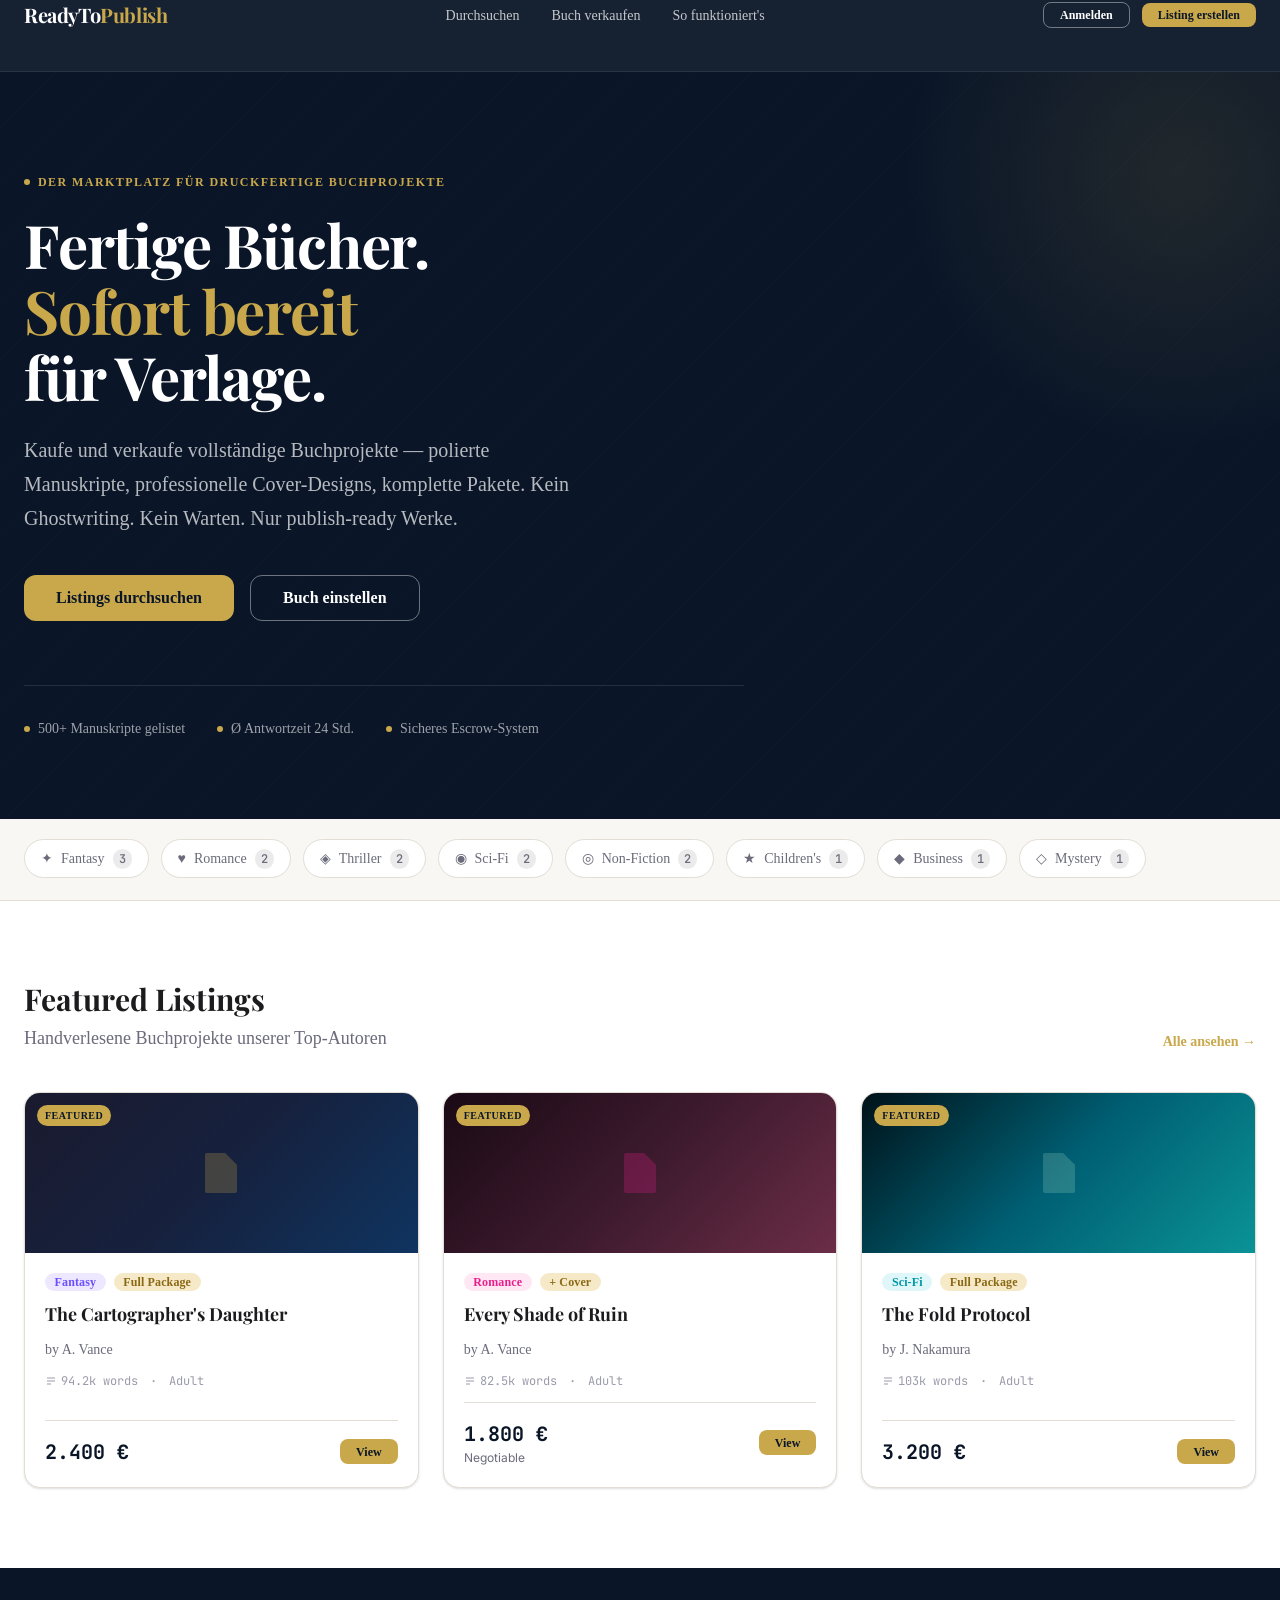
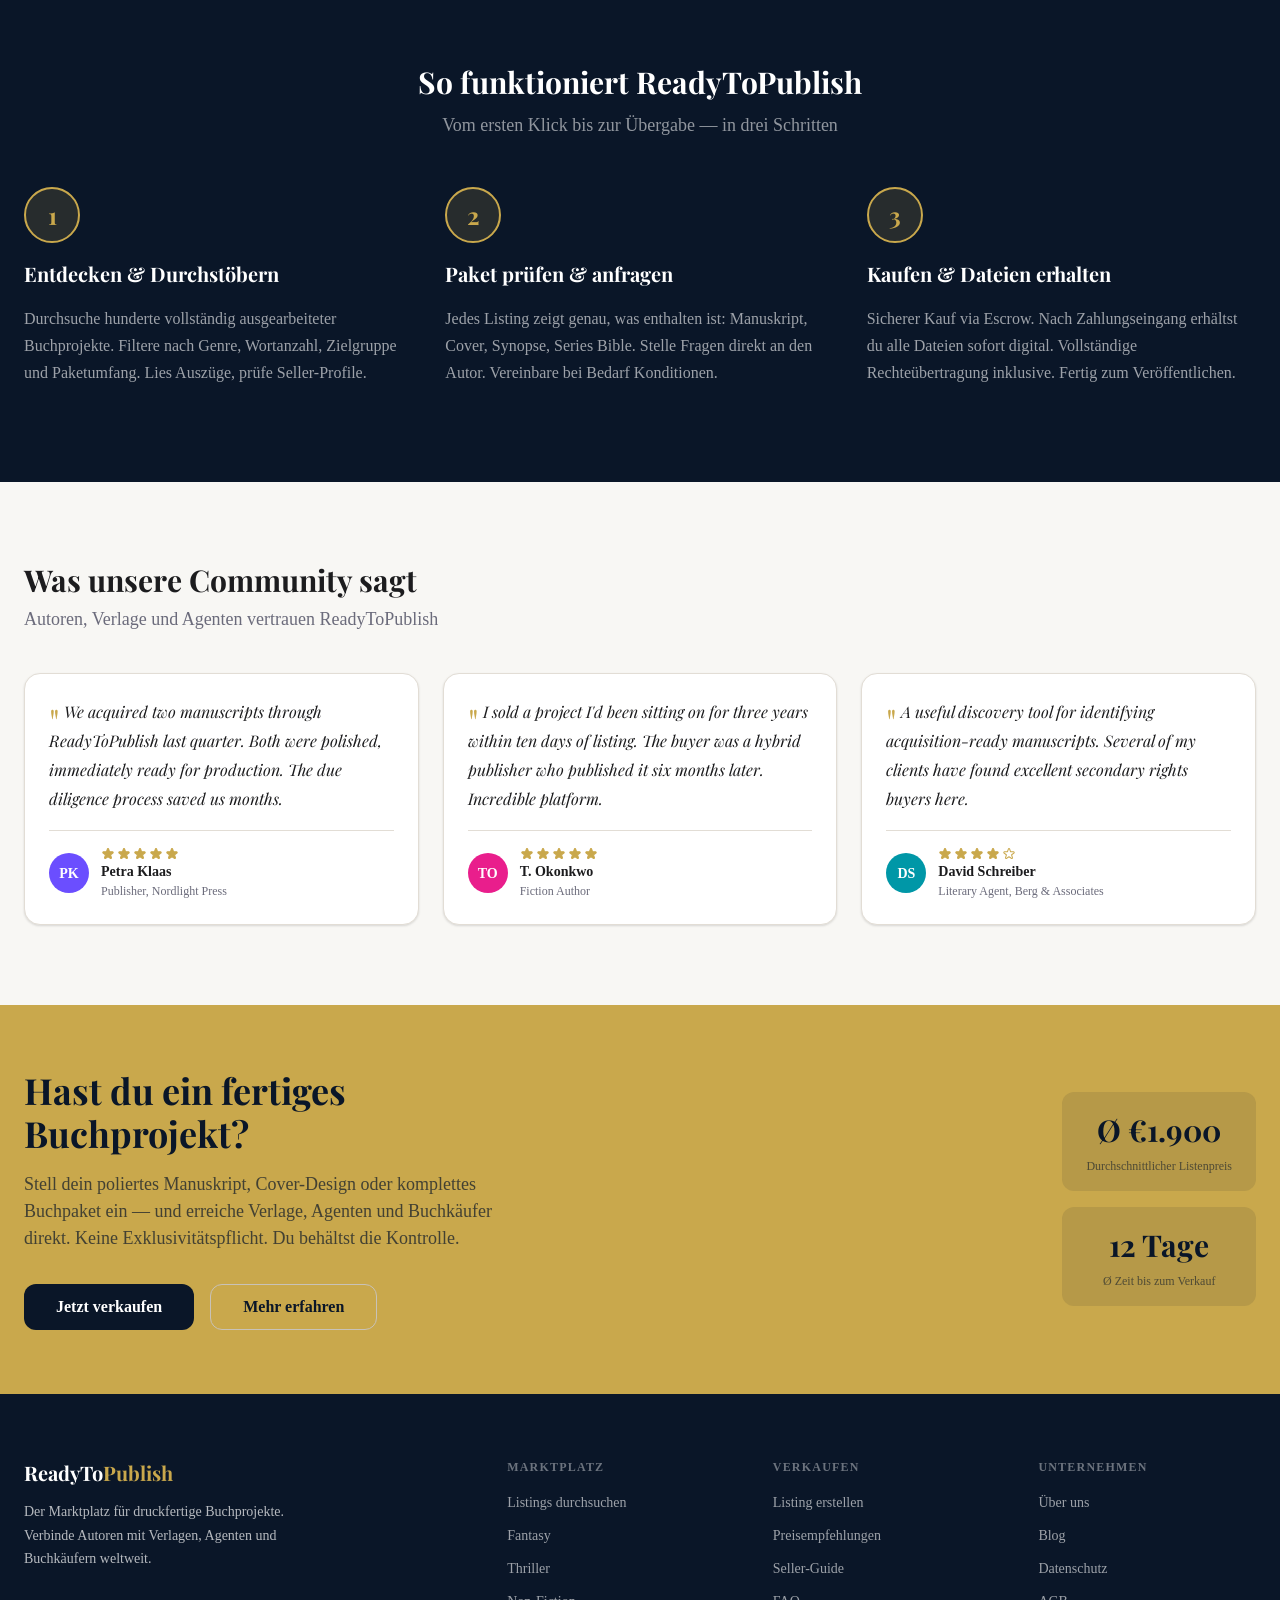
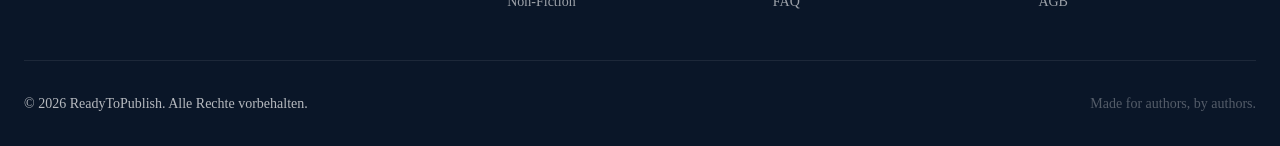
==== index.html @ c1dad69d "feat: launch ReadyToPublish marketplace website Complete 4-page marketplace for buying and selling f" ====
<!DOCTYPE html>
<html lang="de">
<head>
  <meta charset="UTF-8">
  <meta name="viewport" content="width=device-width, initial-scale=1.0">
  <title>ReadyToPublish — Fertige Buchprojekte kaufen & verkaufen</title>
  <meta name="description" content="Der Marktplatz für druckfertige Buchprojekte. Kaufe und verkaufe vollständige Manuskripte, Cover-Designs und komplette Publishing-Pakete.">
  <link rel="preconnect" href="https://fonts.googleapis.com">
  <link rel="preconnect" href="https://fonts.gstatic.com" crossorigin>
  <link href="https://fonts.googleapis.com/css2?family=Playfair+Display:ital,wght@0,700;0,800;1,700&family=Inter:wght@400;500;600;700&family=JetBrains+Mono:wght@400;700&display=swap" rel="stylesheet">
  <link rel="stylesheet" href="css/reset.css">
  <link rel="stylesheet" href="css/variables.css">
  <link rel="stylesheet" href="css/layout.css">
  <link rel="stylesheet" href="css/components.css">
  <link rel="stylesheet" href="css/index.css">
</head>
<body>

<!-- Navigation -->
<nav class="nav">
  <div class="container">
    <div class="nav__inner">
      <a href="index.html" class="nav__logo">ReadyTo<span>Publish</span></a>
      <div class="nav__links">
        <a href="browse.html" class="nav__link">Durchsuchen</a>
        <a href="sell.html" class="nav__link">Buch verkaufen</a>
        <a href="#how-it-works" class="nav__link">So funktioniert's</a>
      </div>
      <div class="nav__actions">
        <a href="#" class="btn btn--outline btn--sm">Anmelden</a>
        <a href="sell.html" class="btn btn--primary btn--sm">Listing erstellen</a>
      </div>
      <button class="nav__toggle" aria-label="Menü öffnen" aria-expanded="false">
        <span></span><span></span><span></span>
      </button>
    </div>
  </div>
  <div class="nav__mobile">
    <a href="browse.html" class="nav__link">Durchsuchen</a>
    <a href="sell.html" class="nav__link">Buch verkaufen</a>
    <a href="#how-it-works" class="nav__link">So funktioniert's</a>
    <a href="#" class="btn btn--outline btn--sm" style="margin-top:8px">Anmelden</a>
    <a href="sell.html" class="btn btn--primary btn--sm">Listing erstellen</a>
  </div>
</nav>

<!-- Hero -->
<section class="hero">
  <div class="container">
    <div class="hero__inner">
      <div class="hero__eyebrow">
        <span class="hero__eyebrow-dot"></span>
        Der Marktplatz für druckfertige Buchprojekte
      </div>
      <h1 class="hero__title">Fertige Bücher.<br><em>Sofort bereit</em><br>für Verlage.</h1>
      <p class="hero__subtitle">
        Kaufe und verkaufe vollständige Buchprojekte — polierte Manuskripte,
        professionelle Cover-Designs, komplette Pakete. Kein Ghostwriting.
        Kein Warten. Nur publish-ready Werke.
      </p>
      <div class="hero__ctas">
        <a href="browse.html" class="btn btn--primary btn--lg">Listings durchsuchen</a>
        <a href="sell.html" class="btn btn--outline btn--lg">Buch einstellen</a>
      </div>
      <div class="hero__trust">
        <div class="trust-item">
          <span class="trust-item__dot"></span>
          <span>500+ Manuskripte gelistet</span>
        </div>
        <div class="trust-item">
          <span class="trust-item__dot"></span>
          <span>Ø Antwortzeit 24 Std.</span>
        </div>
        <div class="trust-item">
          <span class="trust-item__dot"></span>
          <span>Sicheres Escrow-System</span>
        </div>
      </div>
    </div>
  </div>
</section>

<!-- Category strip -->
<section class="categories-section">
  <div class="container">
    <div class="categories-scroll" id="categoriesStrip">
      <!-- rendered by JS -->
    </div>
  </div>
</section>

<!-- Featured Listings -->
<section class="section featured-section">
  <div class="container">
    <div class="section-header">
      <div>
        <h2 class="section-title">Featured Listings</h2>
        <p class="section-subtitle">Handverlesene Buchprojekte unserer Top-Autoren</p>
      </div>
      <a href="browse.html" class="section-link">Alle ansehen →</a>
    </div>
    <div class="listings-grid--featured" id="featuredListings">
      <!-- rendered by JS -->
    </div>
  </div>
</section>

<!-- How it works -->
<section class="section--lg how-section" id="how-it-works">
  <div class="container">
    <div style="text-align:center; margin-bottom: var(--space-4)">
      <h2 class="section-title" style="color: white">So funktioniert ReadyToPublish</h2>
      <p class="section-subtitle" style="color: rgba(255,255,255,0.55); margin-top: var(--space-3)">
        Vom ersten Klick bis zur Übergabe — in drei Schritten
      </p>
    </div>
    <div class="how-steps">
      <div class="how-step">
        <div class="how-step__number">1</div>
        <h3 class="how-step__title">Entdecken & Durchstöbern</h3>
        <p class="how-step__text">
          Durchsuche hunderte vollständig ausgearbeiteter Buchprojekte.
          Filtere nach Genre, Wortanzahl, Zielgruppe und Paketumfang.
          Lies Auszüge, prüfe Seller-Profile.
        </p>
      </div>
      <div class="how-step">
        <div class="how-step__number">2</div>
        <h3 class="how-step__title">Paket prüfen & anfragen</h3>
        <p class="how-step__text">
          Jedes Listing zeigt genau, was enthalten ist: Manuskript, Cover,
          Synopse, Series Bible. Stelle Fragen direkt an den Autor.
          Vereinbare bei Bedarf Konditionen.
        </p>
      </div>
      <div class="how-step">
        <div class="how-step__number">3</div>
        <h3 class="how-step__title">Kaufen & Dateien erhalten</h3>
        <p class="how-step__text">
          Sicherer Kauf via Escrow. Nach Zahlungseingang erhältst du alle
          Dateien sofort digital. Vollständige Rechteübertragung inklusive.
          Fertig zum Veröffentlichen.
        </p>
      </div>
    </div>
  </div>
</section>

<!-- Testimonials -->
<section class="section testimonials-section">
  <div class="container">
    <div class="section-header">
      <div>
        <h2 class="section-title">Was unsere Community sagt</h2>
        <p class="section-subtitle">Autoren, Verlage und Agenten vertrauen ReadyToPublish</p>
      </div>
    </div>
    <div class="testimonials-grid" id="testimonialsGrid">
      <!-- rendered by JS -->
    </div>
  </div>
</section>

<!-- Sell CTA -->
<section class="sell-cta-section">
  <div class="container">
    <div class="sell-cta-inner">
      <div>
        <h2 class="sell-cta__title">Hast du ein fertiges<br>Buchprojekt?</h2>
        <p class="sell-cta__text">
          Stell dein poliertes Manuskript, Cover-Design oder komplettes Buchpaket
          ein — und erreiche Verlage, Agenten und Buchkäufer direkt.
          Keine Exklusivitätspflicht. Du behältst die Kontrolle.
        </p>
        <div style="margin-top: var(--space-8); display:flex; gap: var(--space-4); flex-wrap:wrap">
          <a href="sell.html" class="btn btn--lg" style="background: var(--color-navy); color: white">Jetzt verkaufen</a>
          <a href="#how-it-works" class="btn btn--outline-dark btn--lg">Mehr erfahren</a>
        </div>
      </div>
      <div class="sell-cta__stats">
        <div class="sell-cta__stat">
          <div class="sell-cta__stat-value">Ø €1.900</div>
          <div class="sell-cta__stat-label">Durchschnittlicher Listenpreis</div>
        </div>
        <div class="sell-cta__stat">
          <div class="sell-cta__stat-value">12 Tage</div>
          <div class="sell-cta__stat-label">Ø Zeit bis zum Verkauf</div>
        </div>
      </div>
    </div>
  </div>
</section>

<!-- Footer -->
<footer class="footer">
  <div class="container">
    <div class="footer__grid">
      <div>
        <div class="footer__logo">ReadyTo<span>Publish</span></div>
        <p class="footer__tagline">
          Der Marktplatz für druckfertige Buchprojekte.
          Verbinde Autoren mit Verlagen, Agenten und Buchkäufern weltweit.
        </p>
      </div>
      <div>
        <div class="footer__heading">Marktplatz</div>
        <div class="footer__links">
          <a href="browse.html" class="footer__link">Listings durchsuchen</a>
          <a href="browse.html?category=fantasy" class="footer__link">Fantasy</a>
          <a href="browse.html?category=thriller" class="footer__link">Thriller</a>
          <a href="browse.html?category=nonfiction" class="footer__link">Non-Fiction</a>
        </div>
      </div>
      <div>
        <div class="footer__heading">Verkaufen</div>
        <div class="footer__links">
          <a href="sell.html" class="footer__link">Listing erstellen</a>
          <a href="#" class="footer__link">Preisempfehlungen</a>
          <a href="#" class="footer__link">Seller-Guide</a>
          <a href="#" class="footer__link">FAQ</a>
        </div>
      </div>
      <div>
        <div class="footer__heading">Unternehmen</div>
        <div class="footer__links">
          <a href="#" class="footer__link">Über uns</a>
          <a href="#" class="footer__link">Blog</a>
          <a href="#" class="footer__link">Datenschutz</a>
          <a href="#" class="footer__link">AGB</a>
        </div>
      </div>
    </div>
    <div class="footer__bottom">
      <span>© 2026 ReadyToPublish. Alle Rechte vorbehalten.</span>
      <span style="color: rgba(255,255,255,0.3)">Made for authors, by authors.</span>
    </div>
  </div>
</footer>

<script type="module">
  import { listings, testimonials, categories } from './js/data.js';
  import { renderListingCard, renderCategoryPills, starRating, sellerAvatar } from './js/components.js';
  import { initNav, setActiveNavLink } from './js/main.js';

  // Nav
  initNav();
  setActiveNavLink();

  // Categories
  const strip = document.getElementById('categoriesStrip');
  strip.innerHTML = renderCategoryPills();

  // Featured listings
  const featured = listings.filter(l => l.featured);
  const grid = document.getElementById('featuredListings');
  grid.innerHTML = featured.map(l => renderListingCard(l, 'grid')).join('');

  // Testimonials
  const tGrid = document.getElementById('testimonialsGrid');
  tGrid.innerHTML = testimonials.map(t => `
    <div class="testimonial-card">
      <p class="testimonial-card__quote">${t.text}</p>
      <div class="testimonial-card__author">
        <div class="seller-avatar" style="background:${t.color}">${t.initials}</div>
        <div>
          ${starRating(t.rating)}
          <div class="testimonial-card__name">${t.name}</div>
          <div class="testimonial-card__role">${t.role}</div>
        </div>
      </div>
    </div>
  `).join('');
</script>
</body>
</html>
---- css/variables.css ----
:root {
  /* Colors */
  --color-navy: #0A1628;
  --color-navy-light: #1A2A45;
  --color-navy-mid: #122040;
  --color-gold: #C9A84C;
  --color-gold-light: #E8C96B;
  --color-gold-pale: #F5E9C8;
  --color-surface: #F8F7F4;
  --color-surface-alt: #EFEDE8;
  --color-white: #FFFFFF;
  --color-text: #1C1C1E;
  --color-text-muted: #6B6B7B;
  --color-text-light: #9B9BAB;
  --color-border: #E2DDD5;
  --color-border-dark: #C8C2B8;
  --color-success: #2D7A4F;
  --color-success-bg: #E8F5EE;
  --color-error: #C0392B;
  --color-error-bg: #FDECEA;

  /* Genre Colors */
  --color-fantasy: #6B4EFF;
  --color-romance: #E91E8C;
  --color-thriller: #E74C3C;
  --color-scifi: #0097A7;
  --color-nonfiction: #2D7A4F;
  --color-children: #FF9800;
  --color-business: #1565C0;
  --color-selfhelp: #7B1FA2;
  --color-biography: #5D4037;
  --color-mystery: #37474F;

  /* Typography */
  --font-serif: 'Playfair Display', Georgia, serif;
  --font-sans: 'Inter', -apple-system, BlinkMacSystemFont, 'Segoe UI', sans-serif;
  --font-mono: 'JetBrains Mono', 'Fira Code', monospace;

  /* Font Sizes */
  --text-xs: 0.75rem;
  --text-sm: 0.875rem;
  --text-base: 1rem;
  --text-lg: 1.125rem;
  --text-xl: 1.25rem;
  --text-2xl: 1.5rem;
  --text-3xl: 1.875rem;
  --text-4xl: 2.25rem;
  --text-5xl: 3rem;
  --text-6xl: 3.75rem;

  /* Font Weights */
  --weight-normal: 400;
  --weight-medium: 500;
  --weight-semibold: 600;
  --weight-bold: 700;

  /* Spacing */
  --space-1: 0.25rem;
  --space-2: 0.5rem;
  --space-3: 0.75rem;
  --space-4: 1rem;
  --space-5: 1.25rem;
  --space-6: 1.5rem;
  --space-8: 2rem;
  --space-10: 2.5rem;
  --space-12: 3rem;
  --space-16: 4rem;
  --space-20: 5rem;
  --space-24: 6rem;
  --space-32: 8rem;

  /* Border Radius */
  --radius-sm: 4px;
  --radius-md: 8px;
  --radius-lg: 12px;
  --radius-xl: 16px;
  --radius-2xl: 24px;
  --radius-full: 9999px;

  /* Shadows */
  --shadow-sm: 0 1px 3px rgba(0,0,0,0.08), 0 1px 2px rgba(0,0,0,0.06);
  --shadow-md: 0 4px 12px rgba(0,0,0,0.1), 0 2px 6px rgba(0,0,0,0.06);
  --shadow-lg: 0 10px 30px rgba(0,0,0,0.12), 0 4px 12px rgba(0,0,0,0.08);
  --shadow-xl: 0 20px 50px rgba(0,0,0,0.15);
  --shadow-gold: 0 4px 20px rgba(201,168,76,0.3);

  /* Transitions */
  --transition-fast: 150ms ease;
  --transition-base: 250ms ease;
  --transition-slow: 400ms ease;

  /* Layout */
  --container-max: 1280px;
  --container-narrow: 800px;
  --nav-height: 72px;
  --sidebar-width: 280px;
}
---- css/layout.css ----
.container {
  width: 100%;
  max-width: var(--container-max);
  margin-inline: auto;
  padding-inline: var(--space-6);
}

.container--narrow {
  max-width: var(--container-narrow);
}

/* Grid utilities */
.grid-2 { display: grid; grid-template-columns: repeat(2, 1fr); gap: var(--space-6); }
.grid-3 { display: grid; grid-template-columns: repeat(3, 1fr); gap: var(--space-6); }
.grid-4 { display: grid; grid-template-columns: repeat(4, 1fr); gap: var(--space-6); }

/* Flex utilities */
.flex { display: flex; }
.flex-col { display: flex; flex-direction: column; }
.items-center { align-items: center; }
.justify-between { justify-content: space-between; }
.justify-center { justify-content: center; }
.gap-2 { gap: var(--space-2); }
.gap-3 { gap: var(--space-3); }
.gap-4 { gap: var(--space-4); }
.gap-6 { gap: var(--space-6); }
.gap-8 { gap: var(--space-8); }

/* Section spacing */
.section {
  padding-block: var(--space-20);
}

.section--lg {
  padding-block: var(--space-24);
}

.section--sm {
  padding-block: var(--space-12);
}

/* Section headers */
.section-header {
  display: flex;
  align-items: flex-end;
  justify-content: space-between;
  margin-bottom: var(--space-10);
  gap: var(--space-4);
}

.section-title {
  font-family: var(--font-serif);
  font-size: var(--text-3xl);
  font-weight: var(--weight-bold);
  color: var(--color-text);
  line-height: 1.2;
}

.section-subtitle {
  font-size: var(--text-lg);
  color: var(--color-text-muted);
  margin-top: var(--space-2);
}

.section-link {
  font-size: var(--text-sm);
  font-weight: var(--weight-semibold);
  color: var(--color-gold);
  white-space: nowrap;
  transition: color var(--transition-fast);
}

.section-link:hover {
  color: var(--color-gold-light);
}

/* Responsive */
@media (max-width: 1024px) {
  .grid-4 { grid-template-columns: repeat(2, 1fr); }
  .grid-3 { grid-template-columns: repeat(2, 1fr); }
}

@media (max-width: 768px) {
  .container { padding-inline: var(--space-4); }
  .grid-4, .grid-3, .grid-2 { grid-template-columns: 1fr; }
  .section { padding-block: var(--space-12); }
  .section--lg { padding-block: var(--space-16); }
  .section-title { font-size: var(--text-2xl); }
  .section-header { flex-direction: column; align-items: flex-start; }
}
---- css/components.css ----
/* =========================================
   NAVIGATION
   ========================================= */
.nav {
  position: sticky;
  top: 0;
  z-index: 100;
  height: var(--nav-height);
  background: rgba(10, 22, 40, 0.95);
  backdrop-filter: blur(12px);
  -webkit-backdrop-filter: blur(12px);
  border-bottom: 1px solid rgba(255,255,255,0.08);
}

.nav__inner {
  display: flex;
  align-items: center;
  justify-content: space-between;
  height: 100%;
}

.nav__logo {
  font-family: var(--font-serif);
  font-size: var(--text-xl);
  font-weight: var(--weight-bold);
  color: var(--color-white);
  letter-spacing: -0.02em;
}

.nav__logo span {
  color: var(--color-gold);
}

.nav__links {
  display: flex;
  align-items: center;
  gap: var(--space-8);
}

.nav__link {
  font-size: var(--text-sm);
  font-weight: var(--weight-medium);
  color: rgba(255,255,255,0.75);
  transition: color var(--transition-fast);
}

.nav__link:hover,
.nav__link--active {
  color: var(--color-white);
}

.nav__actions {
  display: flex;
  align-items: center;
  gap: var(--space-3);
}

.nav__toggle {
  display: none;
  flex-direction: column;
  gap: 5px;
  padding: var(--space-2);
  color: var(--color-white);
}

.nav__toggle span {
  display: block;
  width: 22px;
  height: 2px;
  background: currentColor;
  border-radius: 2px;
  transition: transform var(--transition-base), opacity var(--transition-base);
}

.nav__toggle.is-open span:nth-child(1) { transform: translateY(7px) rotate(45deg); }
.nav__toggle.is-open span:nth-child(2) { opacity: 0; }
.nav__toggle.is-open span:nth-child(3) { transform: translateY(-7px) rotate(-45deg); }

.nav__mobile {
  display: none;
  position: absolute;
  top: var(--nav-height);
  left: 0;
  right: 0;
  background: var(--color-navy);
  border-bottom: 1px solid rgba(255,255,255,0.08);
  padding: var(--space-4) var(--space-6) var(--space-6);
  flex-direction: column;
  gap: var(--space-4);
}

.nav__mobile.is-open { display: flex; }

.nav__mobile .nav__link {
  font-size: var(--text-base);
  color: rgba(255,255,255,0.85);
}

@media (max-width: 768px) {
  .nav__links { display: none; }
  .nav__toggle { display: flex; }
}

/* =========================================
   BUTTONS
   ========================================= */
.btn {
  display: inline-flex;
  align-items: center;
  justify-content: center;
  gap: var(--space-2);
  padding: 0.625rem var(--space-5);
  font-size: var(--text-sm);
  font-weight: var(--weight-semibold);
  border-radius: var(--radius-md);
  transition: all var(--transition-fast);
  white-space: nowrap;
  line-height: 1;
}

.btn--primary {
  background: var(--color-gold);
  color: var(--color-navy);
}
.btn--primary:hover {
  background: var(--color-gold-light);
  transform: translateY(-1px);
  box-shadow: var(--shadow-gold);
}

.btn--outline {
  background: transparent;
  color: var(--color-white);
  border: 1.5px solid rgba(255,255,255,0.4);
}
.btn--outline:hover {
  border-color: var(--color-white);
  background: rgba(255,255,255,0.08);
}

.btn--outline-dark {
  background: transparent;
  color: var(--color-navy);
  border: 1.5px solid var(--color-border-dark);
}
.btn--outline-dark:hover {
  border-color: var(--color-navy);
  background: var(--color-surface-alt);
}

.btn--ghost {
  background: transparent;
  color: var(--color-text-muted);
}
.btn--ghost:hover {
  color: var(--color-text);
  background: var(--color-surface-alt);
}

.btn--sm {
  padding: 0.4rem var(--space-4);
  font-size: var(--text-xs);
}

.btn--lg {
  padding: 0.875rem var(--space-8);
  font-size: var(--text-base);
  border-radius: var(--radius-lg);
}

.btn--full { width: 100%; }

/* =========================================
   BADGES
   ========================================= */
.badge {
  display: inline-flex;
  align-items: center;
  gap: var(--space-1);
  padding: 0.2rem 0.6rem;
  font-size: var(--text-xs);
  font-weight: var(--weight-semibold);
  border-radius: var(--radius-full);
  line-height: 1;
  letter-spacing: 0.01em;
  white-space: nowrap;
}

.badge--fantasy   { background: #EDE8FF; color: var(--color-fantasy); }
.badge--romance   { background: #FFE8F4; color: var(--color-romance); }
.badge--thriller  { background: #FDECEA; color: var(--color-thriller); }
.badge--scifi     { background: #E0F7FA; color: var(--color-scifi); }
.badge--nonfiction{ background: #E8F5EE; color: var(--color-nonfiction); }
.badge--children  { background: #FFF3E0; color: var(--color-children); }
.badge--business  { background: #E3F2FD; color: var(--color-business); }
.badge--selfhelp  { background: #F3E5F5; color: var(--color-selfhelp); }
.badge--biography { background: #EFEBE9; color: var(--color-biography); }
.badge--mystery   { background: #ECEFF1; color: var(--color-mystery); }

.badge--package {
  background: var(--color-gold-pale);
  color: #8B6914;
}

/* =========================================
   LISTING CARD
   ========================================= */
.listing-card {
  background: var(--color-white);
  border-radius: var(--radius-xl);
  overflow: hidden;
  box-shadow: var(--shadow-sm);
  border: 1px solid var(--color-border);
  transition: transform var(--transition-base), box-shadow var(--transition-base);
  display: flex;
  flex-direction: column;
}

.listing-card:hover {
  transform: translateY(-4px);
  box-shadow: var(--shadow-lg);
}

.listing-card__cover {
  height: 160px;
  position: relative;
  display: flex;
  align-items: center;
  justify-content: center;
}

.listing-card__cover-icon {
  width: 48px;
  height: 48px;
  opacity: 0.25;
}

.listing-card__featured-tag {
  position: absolute;
  top: var(--space-3);
  left: var(--space-3);
  background: var(--color-gold);
  color: var(--color-navy);
  font-size: 10px;
  font-weight: var(--weight-bold);
  padding: 3px 8px;
  border-radius: var(--radius-full);
  letter-spacing: 0.05em;
  text-transform: uppercase;
}

.listing-card__body {
  padding: var(--space-5);
  flex: 1;
  display: flex;
  flex-direction: column;
  gap: var(--space-3);
}

.listing-card__meta {
  display: flex;
  align-items: center;
  gap: var(--space-2);
  flex-wrap: wrap;
}

.listing-card__title {
  font-family: var(--font-serif);
  font-size: var(--text-lg);
  font-weight: var(--weight-bold);
  color: var(--color-text);
  line-height: 1.3;
}

.listing-card__author {
  font-size: var(--text-sm);
  color: var(--color-text-muted);
}

.listing-card__stats {
  display: flex;
  align-items: center;
  gap: var(--space-3);
  font-family: var(--font-mono);
  font-size: var(--text-xs);
  color: var(--color-text-light);
}

.listing-card__stat {
  display: flex;
  align-items: center;
  gap: var(--space-1);
}

.listing-card__footer {
  display: flex;
  align-items: center;
  justify-content: space-between;
  margin-top: auto;
  padding-top: var(--space-4);
  border-top: 1px solid var(--color-border);
}

.listing-card__price {
  font-family: var(--font-mono);
  font-size: var(--text-xl);
  font-weight: var(--weight-bold);
  color: var(--color-navy);
}

.listing-card__price-note {
  font-family: var(--font-sans);
  font-size: var(--text-xs);
  color: var(--color-text-muted);
  font-weight: var(--weight-normal);
}

/* List variant */
.listing-card--list {
  flex-direction: row;
  align-items: stretch;
}

.listing-card--list .listing-card__cover {
  width: 120px;
  min-width: 120px;
  height: auto;
  border-radius: 0;
}

.listing-card--list .listing-card__body {
  padding: var(--space-4) var(--space-5);
}

.listing-card--list .listing-card__footer {
  padding-top: var(--space-3);
}

/* =========================================
   STATS ROW
   ========================================= */
.stats-row {
  display: flex;
  gap: var(--space-8);
  flex-wrap: wrap;
}

.stat-item {
  display: flex;
  flex-direction: column;
  gap: var(--space-1);
}

.stat-item__value {
  font-family: var(--font-serif);
  font-size: var(--text-3xl);
  font-weight: var(--weight-bold);
  color: var(--color-gold);
  line-height: 1;
}

.stat-item__label {
  font-size: var(--text-sm);
  color: rgba(255,255,255,0.6);
}

/* =========================================
   SELLER AVATAR
   ========================================= */
.seller-avatar {
  width: 40px;
  height: 40px;
  border-radius: var(--radius-full);
  display: flex;
  align-items: center;
  justify-content: center;
  font-weight: var(--weight-bold);
  font-size: var(--text-sm);
  color: var(--color-white);
  flex-shrink: 0;
}

.seller-avatar--lg {
  width: 56px;
  height: 56px;
  font-size: var(--text-lg);
}

/* =========================================
   STAR RATING
   ========================================= */
.star-rating {
  display: flex;
  gap: 2px;
  color: var(--color-gold);
}

.star-rating svg {
  width: 14px;
  height: 14px;
}

/* =========================================
   FORM ELEMENTS
   ========================================= */
.form-group {
  display: flex;
  flex-direction: column;
  gap: var(--space-2);
}

.form-label {
  font-size: var(--text-sm);
  font-weight: var(--weight-semibold);
  color: var(--color-text);
}

.form-input,
.form-select,
.form-textarea {
  width: 100%;
  padding: 0.625rem var(--space-4);
  font-size: var(--text-base);
  border: 1.5px solid var(--color-border);
  border-radius: var(--radius-md);
  background: var(--color-white);
  color: var(--color-text);
  transition: border-color var(--transition-fast), box-shadow var(--transition-fast);
  outline: none;
}

.form-input:focus,
.form-select:focus,
.form-textarea:focus {
  border-color: var(--color-gold);
  box-shadow: 0 0 0 3px rgba(201,168,76,0.15);
}

.form-textarea {
  resize: vertical;
  min-height: 120px;
  line-height: 1.6;
}

.form-hint {
  font-size: var(--text-xs);
  color: var(--color-text-muted);
}

.form-char-count {
  font-size: var(--text-xs);
  color: var(--color-text-light);
  text-align: right;
}

/* =========================================
   CHECKBOX & RADIO
   ========================================= */
.checkbox-group,
.radio-group {
  display: flex;
  flex-direction: column;
  gap: var(--space-3);
}

.checkbox-item,
.radio-item {
  display: flex;
  align-items: center;
  gap: var(--space-3);
  cursor: pointer;
}

.checkbox-item input,
.radio-item input {
  width: 18px;
  height: 18px;
  accent-color: var(--color-gold);
  cursor: pointer;
  flex-shrink: 0;
}

.checkbox-item__label,
.radio-item__label {
  font-size: var(--text-sm);
  color: var(--color-text);
}

.checkbox-item__count {
  margin-left: auto;
  font-size: var(--text-xs);
  color: var(--color-text-light);
  font-family: var(--font-mono);
}

/* =========================================
   TAGS / CHIPS
   ========================================= */
.chip {
  display: inline-flex;
  align-items: center;
  gap: var(--space-2);
  padding: 0.25rem 0.625rem;
  font-size: var(--text-xs);
  font-weight: var(--weight-medium);
  background: var(--color-surface-alt);
  color: var(--color-text-muted);
  border-radius: var(--radius-full);
  border: 1px solid var(--color-border);
}

.chip--active {
  background: var(--color-navy);
  color: var(--color-white);
  border-color: var(--color-navy);
}

.chip__remove {
  display: flex;
  align-items: center;
  justify-content: center;
  width: 14px;
  height: 14px;
  border-radius: var(--radius-full);
  background: rgba(255,255,255,0.2);
  cursor: pointer;
  font-size: 10px;
  line-height: 1;
}

/* =========================================
   DIVIDER
   ========================================= */
.divider {
  border: none;
  border-top: 1px solid var(--color-border);
  margin-block: var(--space-6);
}

/* =========================================
   EMPTY STATE
   ========================================= */
.empty-state {
  text-align: center;
  padding: var(--space-16) var(--space-8);
}

.empty-state__icon {
  width: 64px;
  height: 64px;
  margin: 0 auto var(--space-4);
  opacity: 0.3;
}

.empty-state__title {
  font-family: var(--font-serif);
  font-size: var(--text-xl);
  font-weight: var(--weight-bold);
  color: var(--color-text);
  margin-bottom: var(--space-2);
}

.empty-state__text {
  font-size: var(--text-base);
  color: var(--color-text-muted);
  max-width: 360px;
  margin: 0 auto var(--space-6);
}

/* =========================================
   FOOTER
   ========================================= */
.footer {
  background: var(--color-navy);
  color: rgba(255,255,255,0.7);
  padding-block: var(--space-16) var(--space-8);
  margin-top: auto;
}

.footer__grid {
  display: grid;
  grid-template-columns: 2fr 1fr 1fr 1fr;
  gap: var(--space-12);
  margin-bottom: var(--space-12);
}

.footer__logo {
  font-family: var(--font-serif);
  font-size: var(--text-xl);
  font-weight: var(--weight-bold);
  color: var(--color-white);
  margin-bottom: var(--space-3);
}

.footer__logo span { color: var(--color-gold); }

.footer__tagline {
  font-size: var(--text-sm);
  line-height: 1.7;
  max-width: 280px;
}

.footer__heading {
  font-size: var(--text-xs);
  font-weight: var(--weight-bold);
  letter-spacing: 0.1em;
  text-transform: uppercase;
  color: rgba(255,255,255,0.4);
  margin-bottom: var(--space-4);
}

.footer__links {
  display: flex;
  flex-direction: column;
  gap: var(--space-3);
}

.footer__link {
  font-size: var(--text-sm);
  color: rgba(255,255,255,0.6);
  transition: color var(--transition-fast);
}

.footer__link:hover { color: var(--color-white); }

.footer__bottom {
  display: flex;
  align-items: center;
  justify-content: space-between;
  padding-top: var(--space-8);
  border-top: 1px solid rgba(255,255,255,0.08);
  font-size: var(--text-sm);
  gap: var(--space-4);
  flex-wrap: wrap;
}

@media (max-width: 768px) {
  .footer__grid {
    grid-template-columns: 1fr 1fr;
    gap: var(--space-8);
  }

  .footer__bottom {
    flex-direction: column;
    align-items: flex-start;
  }
}

@media (max-width: 480px) {
  .footer__grid { grid-template-columns: 1fr; }
}
---- css/index.css ----
/* =========================================
   HERO
   ========================================= */
.hero {
  background: var(--color-navy);
  padding-block: var(--space-24) var(--space-20);
  position: relative;
  overflow: hidden;
}

.hero::before {
  content: '';
  position: absolute;
  inset: 0;
  background:
    repeating-linear-gradient(
      -45deg,
      transparent,
      transparent 40px,
      rgba(255,255,255,0.012) 40px,
      rgba(255,255,255,0.012) 41px
    );
  pointer-events: none;
}

.hero::after {
  content: '';
  position: absolute;
  top: -200px;
  right: -200px;
  width: 600px;
  height: 600px;
  background: radial-gradient(circle, rgba(201,168,76,0.12) 0%, transparent 65%);
  pointer-events: none;
}

.hero__inner {
  position: relative;
  z-index: 1;
  max-width: 720px;
}

.hero__eyebrow {
  display: inline-flex;
  align-items: center;
  gap: var(--space-2);
  font-size: var(--text-xs);
  font-weight: var(--weight-bold);
  letter-spacing: 0.12em;
  text-transform: uppercase;
  color: var(--color-gold);
  margin-bottom: var(--space-5);
}

.hero__eyebrow-dot {
  width: 6px;
  height: 6px;
  background: var(--color-gold);
  border-radius: var(--radius-full);
}

.hero__title {
  font-family: var(--font-serif);
  font-size: clamp(var(--text-4xl), 6vw, var(--text-6xl));
  font-weight: var(--weight-bold);
  color: var(--color-white);
  line-height: 1.1;
  letter-spacing: -0.02em;
  margin-bottom: var(--space-6);
}

.hero__title em {
  color: var(--color-gold);
  font-style: normal;
}

.hero__subtitle {
  font-size: var(--text-xl);
  color: rgba(255,255,255,0.7);
  line-height: 1.7;
  max-width: 560px;
  margin-bottom: var(--space-10);
}

.hero__ctas {
  display: flex;
  gap: var(--space-4);
  flex-wrap: wrap;
  margin-bottom: var(--space-16);
}

.hero__trust {
  display: flex;
  gap: var(--space-8);
  padding-top: var(--space-8);
  border-top: 1px solid rgba(255,255,255,0.1);
  flex-wrap: wrap;
}

.trust-item {
  display: flex;
  align-items: center;
  gap: var(--space-2);
  font-size: var(--text-sm);
  color: rgba(255,255,255,0.6);
}

.trust-item__dot {
  width: 6px;
  height: 6px;
  background: var(--color-gold);
  border-radius: var(--radius-full);
  flex-shrink: 0;
}

/* =========================================
   CATEGORY STRIP
   ========================================= */
.categories-section {
  background: var(--color-surface);
  border-bottom: 1px solid var(--color-border);
  padding-block: var(--space-5);
}

.categories-scroll {
  display: flex;
  gap: var(--space-3);
  overflow-x: auto;
  scrollbar-width: none;
  -ms-overflow-style: none;
  padding-bottom: 2px;
}

.categories-scroll::-webkit-scrollbar { display: none; }

.category-pill {
  display: inline-flex;
  align-items: center;
  gap: var(--space-2);
  padding: 0.5rem var(--space-4);
  background: var(--color-white);
  border: 1.5px solid var(--color-border);
  border-radius: var(--radius-full);
  font-size: var(--text-sm);
  font-weight: var(--weight-medium);
  color: var(--color-text-muted);
  white-space: nowrap;
  transition: all var(--transition-fast);
  cursor: pointer;
}

.category-pill:hover {
  border-color: var(--color-navy);
  color: var(--color-navy);
  background: var(--color-surface-alt);
}

.category-pill--active {
  background: var(--color-navy);
  border-color: var(--color-navy);
  color: var(--color-white);
}

.category-pill__count {
  font-family: var(--font-mono);
  font-size: var(--text-xs);
  background: rgba(0,0,0,0.08);
  padding: 1px 6px;
  border-radius: var(--radius-full);
}

.category-pill--active .category-pill__count {
  background: rgba(255,255,255,0.15);
}

/* =========================================
   FEATURED LISTINGS
   ========================================= */
.featured-section {
  background: var(--color-white);
}

.listings-grid--featured {
  display: grid;
  grid-template-columns: repeat(3, 1fr);
  gap: var(--space-6);
}

/* =========================================
   HOW IT WORKS
   ========================================= */
.how-section {
  background: var(--color-navy);
}

.how-section .section-title { color: var(--color-white); }

.how-steps {
  display: grid;
  grid-template-columns: repeat(3, 1fr);
  gap: var(--space-8);
  margin-top: var(--space-12);
}

.how-step {
  display: flex;
  flex-direction: column;
  gap: var(--space-4);
}

.how-step__number {
  width: 56px;
  height: 56px;
  border-radius: var(--radius-full);
  background: rgba(201,168,76,0.15);
  border: 2px solid var(--color-gold);
  display: flex;
  align-items: center;
  justify-content: center;
  font-family: var(--font-serif);
  font-size: var(--text-2xl);
  font-weight: var(--weight-bold);
  color: var(--color-gold);
}

.how-step__title {
  font-family: var(--font-serif);
  font-size: var(--text-xl);
  font-weight: var(--weight-bold);
  color: var(--color-white);
}

.how-step__text {
  font-size: var(--text-base);
  color: rgba(255,255,255,0.6);
  line-height: 1.7;
}

/* =========================================
   TESTIMONIALS
   ========================================= */
.testimonials-section {
  background: var(--color-surface);
}

.testimonials-grid {
  display: grid;
  grid-template-columns: repeat(3, 1fr);
  gap: var(--space-6);
}

.testimonial-card {
  background: var(--color-white);
  border-radius: var(--radius-xl);
  padding: var(--space-6);
  box-shadow: var(--shadow-sm);
  border: 1px solid var(--color-border);
  display: flex;
  flex-direction: column;
  gap: var(--space-4);
}

.testimonial-card__quote {
  font-family: var(--font-serif);
  font-size: var(--text-base);
  line-height: 1.8;
  color: var(--color-text);
  font-style: italic;
}

.testimonial-card__quote::before {
  content: '"';
  font-size: var(--text-4xl);
  color: var(--color-gold);
  line-height: 0;
  vertical-align: -0.5em;
  margin-right: var(--space-1);
  font-style: normal;
}

.testimonial-card__author {
  display: flex;
  align-items: center;
  gap: var(--space-3);
  margin-top: auto;
  padding-top: var(--space-4);
  border-top: 1px solid var(--color-border);
}

.testimonial-card__name {
  font-weight: var(--weight-semibold);
  font-size: var(--text-sm);
  color: var(--color-text);
}

.testimonial-card__role {
  font-size: var(--text-xs);
  color: var(--color-text-muted);
}

/* =========================================
   SELL CTA BANNER
   ========================================= */
.sell-cta-section {
  background: var(--color-gold);
  padding-block: var(--space-16);
}

.sell-cta-inner {
  display: grid;
  grid-template-columns: 1fr auto;
  gap: var(--space-12);
  align-items: center;
}

.sell-cta__title {
  font-family: var(--font-serif);
  font-size: var(--text-4xl);
  font-weight: var(--weight-bold);
  color: var(--color-navy);
  line-height: 1.2;
  margin-bottom: var(--space-4);
}

.sell-cta__text {
  font-size: var(--text-lg);
  color: rgba(10,22,40,0.7);
  max-width: 480px;
}

.sell-cta__stats {
  display: flex;
  flex-direction: column;
  gap: var(--space-4);
  text-align: center;
}

.sell-cta__stat {
  background: rgba(10,22,40,0.1);
  border-radius: var(--radius-lg);
  padding: var(--space-4) var(--space-6);
}

.sell-cta__stat-value {
  font-family: var(--font-serif);
  font-size: var(--text-3xl);
  font-weight: var(--weight-bold);
  color: var(--color-navy);
}

.sell-cta__stat-label {
  font-size: var(--text-xs);
  font-weight: var(--weight-medium);
  color: rgba(10,22,40,0.6);
  margin-top: var(--space-1);
}

/* Responsive */
@media (max-width: 1024px) {
  .listings-grid--featured { grid-template-columns: repeat(2, 1fr); }
  .how-steps { grid-template-columns: repeat(2, 1fr); }
  .testimonials-grid { grid-template-columns: repeat(2, 1fr); }
}

@media (max-width: 768px) {
  .hero { padding-block: var(--space-16) var(--space-12); }
  .hero__title { font-size: var(--text-4xl); }
  .hero__ctas { flex-direction: column; }
  .hero__trust { gap: var(--space-4); }
  .listings-grid--featured { grid-template-columns: 1fr; }
  .how-steps { grid-template-columns: 1fr; }
  .testimonials-grid { grid-template-columns: 1fr; }
  .sell-cta-inner { grid-template-columns: 1fr; }
  .sell-cta__stats { flex-direction: row; }
}
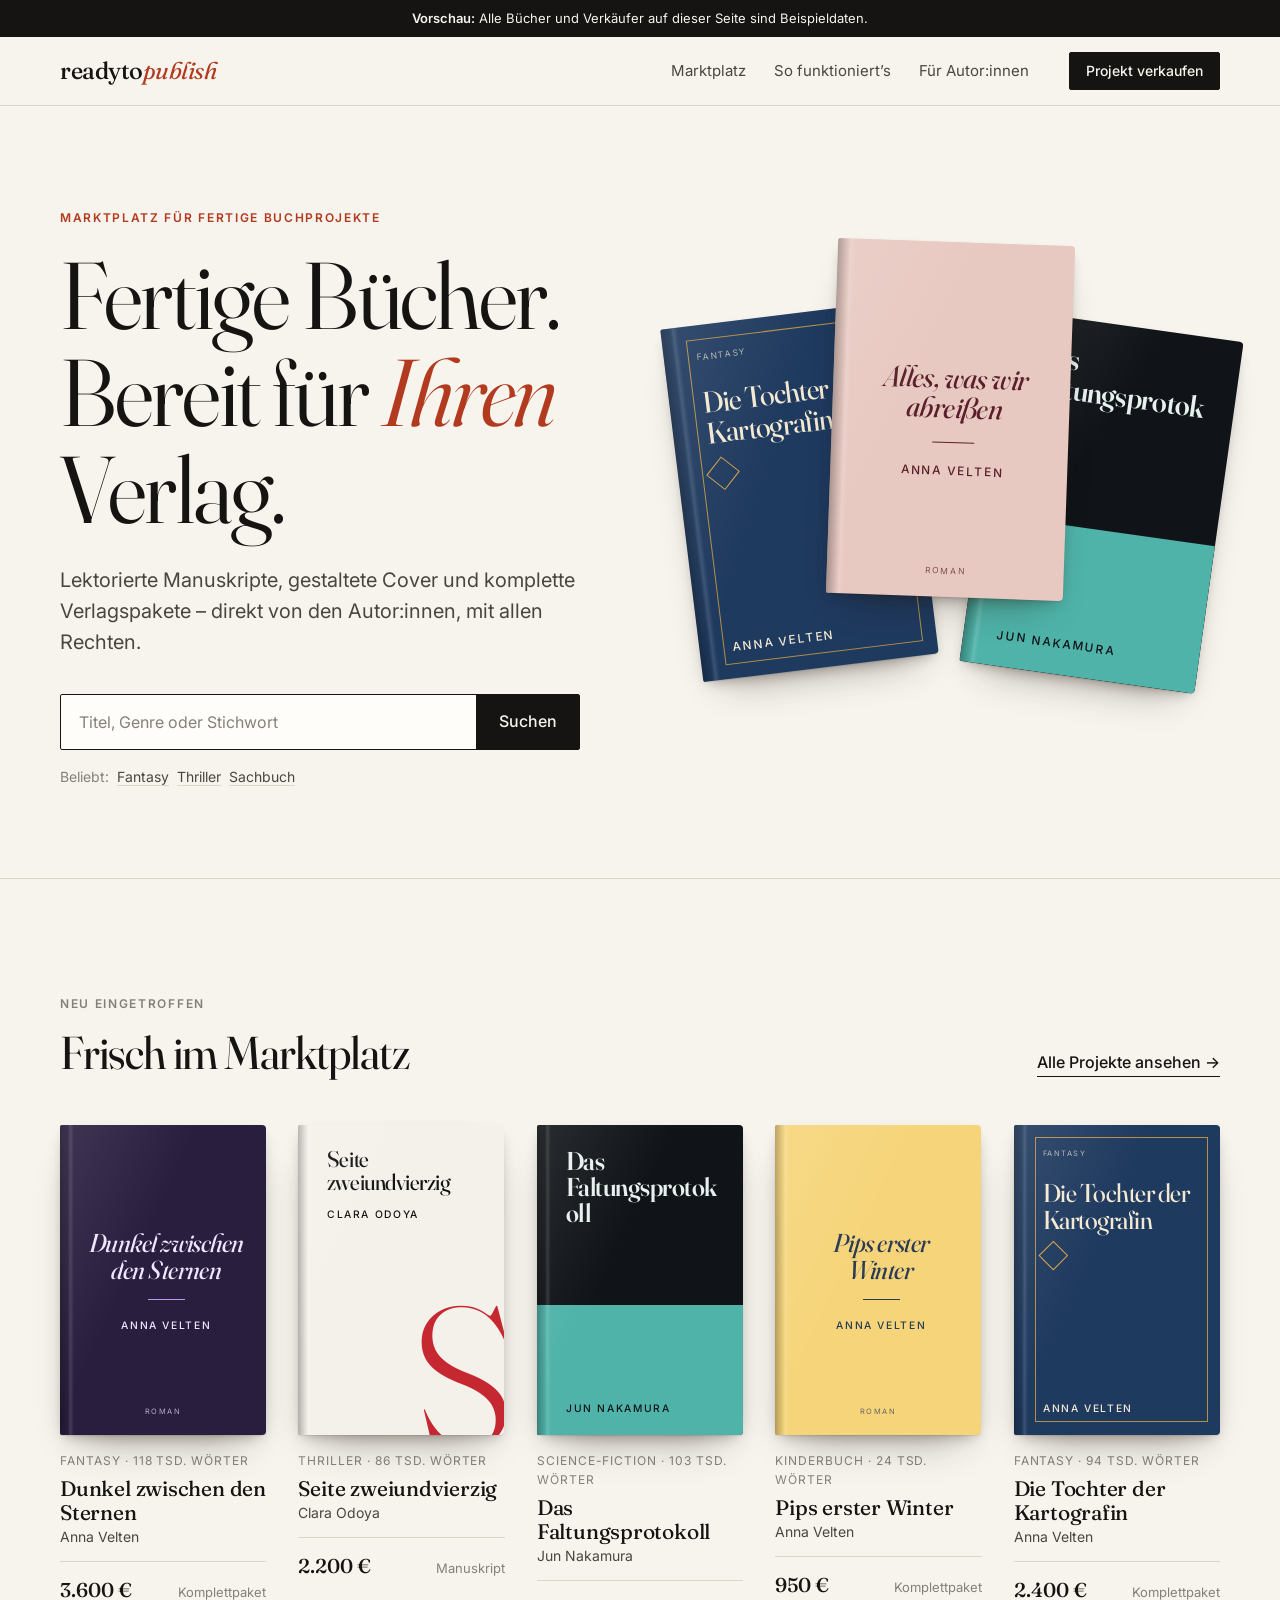
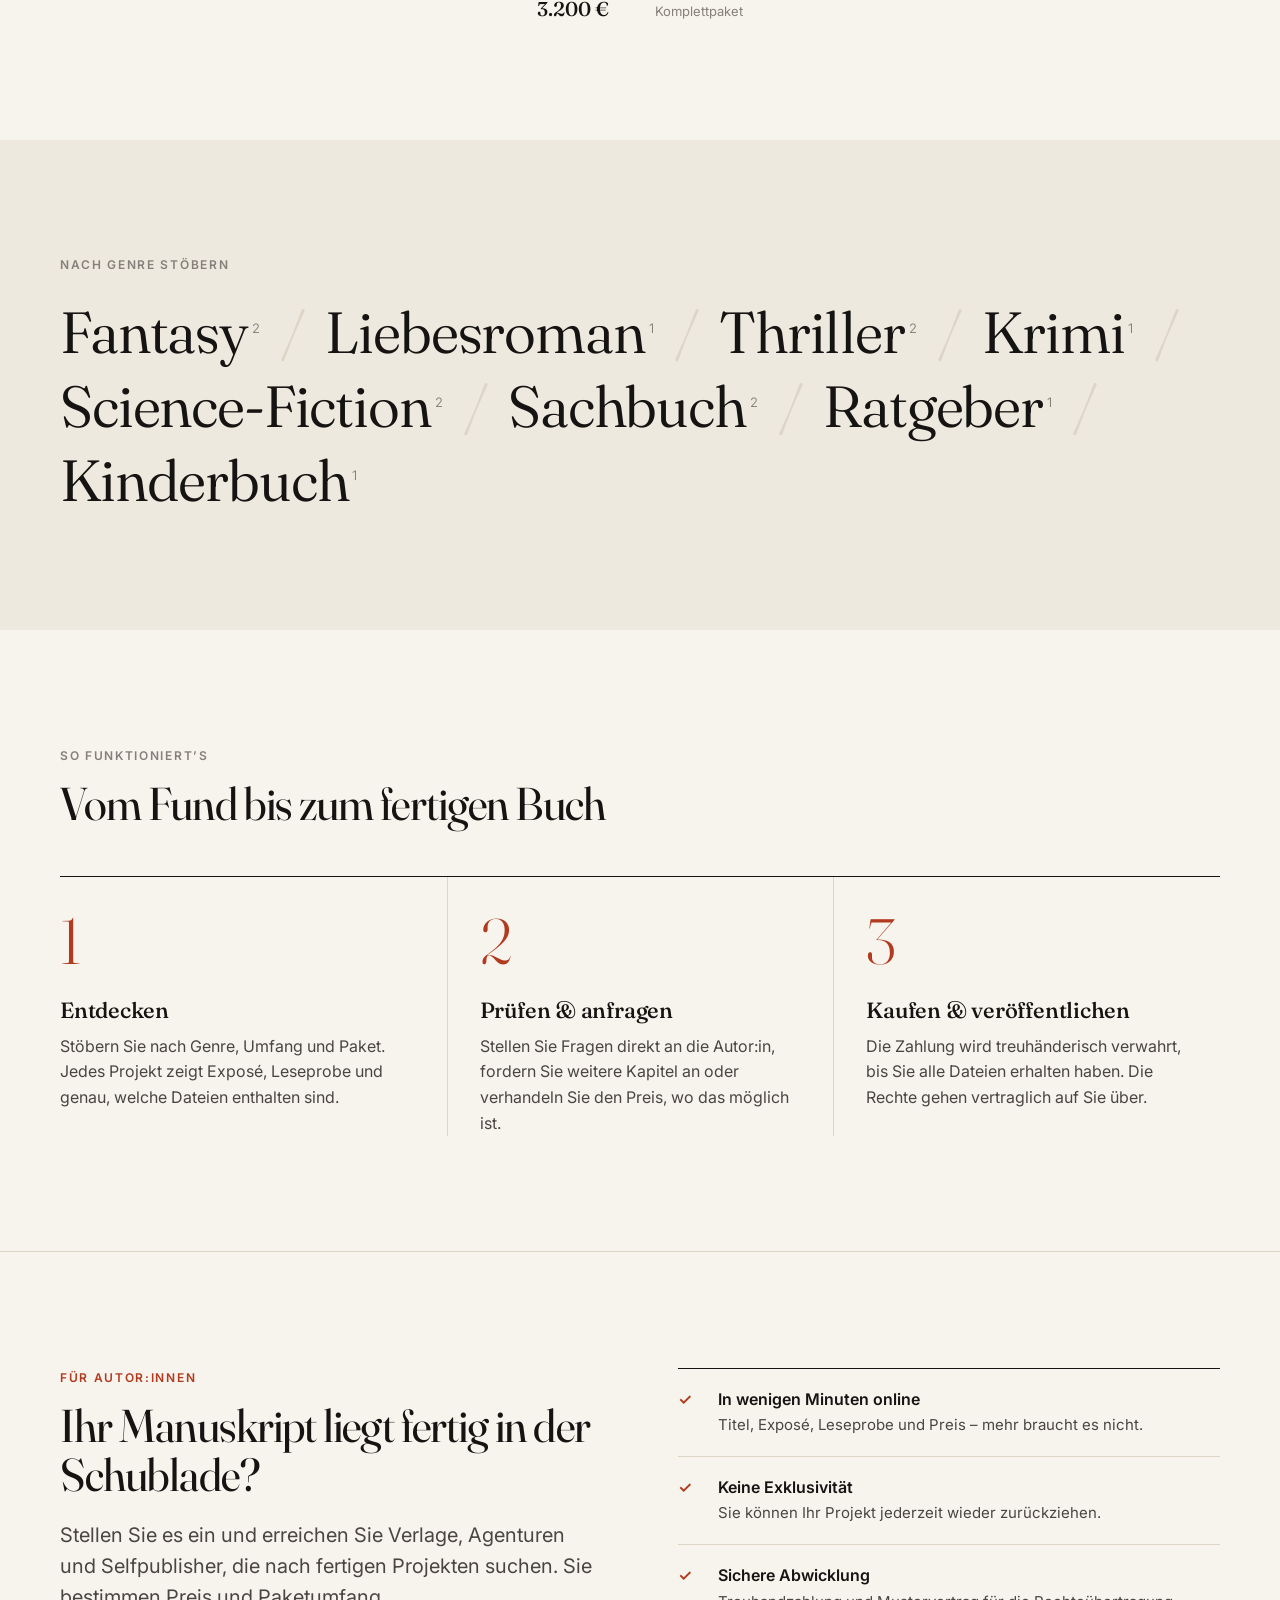
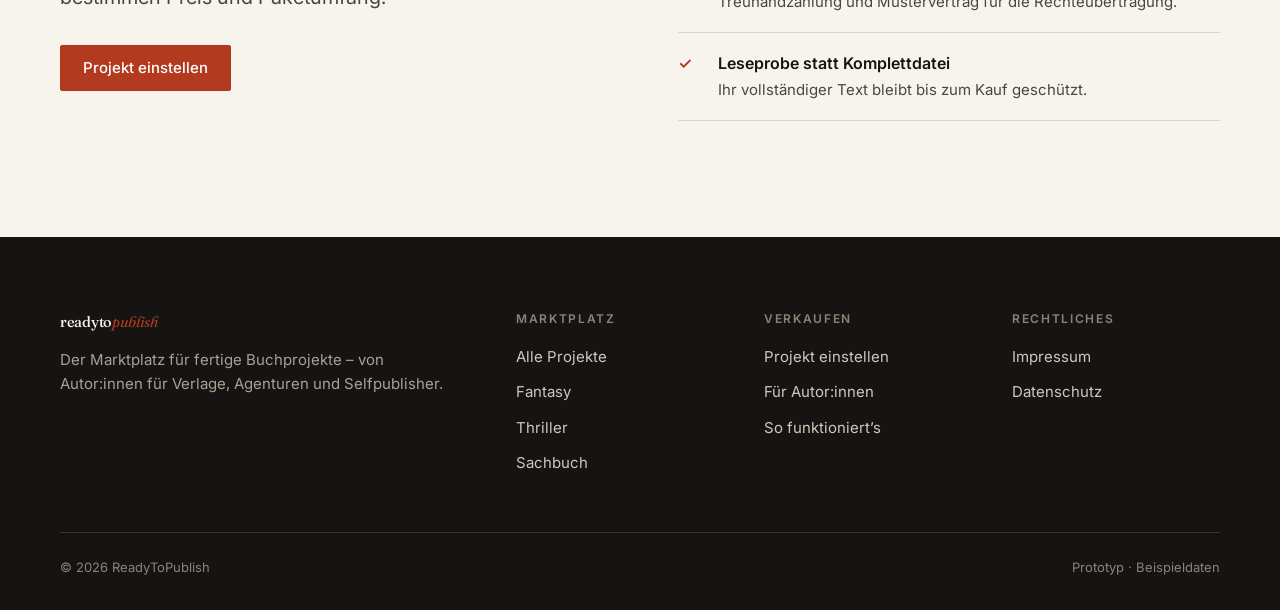
==== commit e5ebbffb: "feat: redesign site in a light editorial style - New look: paper/ink palette with one accent colour," ====
--- a/index.html
+++ b/index.html
@@ -2,274 +2,116 @@
 <html lang="de">
 <head>
   <meta charset="UTF-8">
-  <meta name="viewport" content="width=device-width, initial-scale=1.0">
-  <title>ReadyToPublish — Fertige Buchprojekte kaufen & verkaufen</title>
-  <meta name="description" content="Der Marktplatz für druckfertige Buchprojekte. Kaufe und verkaufe vollständige Manuskripte, Cover-Designs und komplette Publishing-Pakete.">
+  <meta name="viewport" content="width=device-width, initial-scale=1">
+  <title>ReadyToPublish – Der Marktplatz für fertige Buchprojekte</title>
+  <meta name="description" content="Kaufen und verkaufen Sie fertige Buchprojekte: lektorierte Manuskripte, Cover und komplette Verlagspakete.">
   <link rel="preconnect" href="https://fonts.googleapis.com">
   <link rel="preconnect" href="https://fonts.gstatic.com" crossorigin>
-  <link href="https://fonts.googleapis.com/css2?family=Playfair+Display:ital,wght@0,700;0,800;1,700&family=Inter:wght@400;500;600;700&family=JetBrains+Mono:wght@400;700&display=swap" rel="stylesheet">
-  <link rel="stylesheet" href="css/reset.css">
-  <link rel="stylesheet" href="css/variables.css">
-  <link rel="stylesheet" href="css/layout.css">
-  <link rel="stylesheet" href="css/components.css">
-  <link rel="stylesheet" href="css/index.css">
+  <link href="https://fonts.googleapis.com/css2?family=Fraunces:ital,opsz,wght@0,9..144,300..700;1,9..144,300..700&family=Inter:wght@400;500;600&display=swap" rel="stylesheet">
+  <link rel="stylesheet" href="css/style.css">
 </head>
-<body>
+<body data-page="home">
+<main>
 
-<!-- Navigation -->
-<nav class="nav">
-  <div class="container">
-    <div class="nav__inner">
-      <a href="index.html" class="nav__logo">ReadyTo<span>Publish</span></a>
-      <div class="nav__links">
-        <a href="browse.html" class="nav__link">Durchsuchen</a>
-        <a href="sell.html" class="nav__link">Buch verkaufen</a>
-        <a href="#how-it-works" class="nav__link">So funktioniert's</a>
+  <section class="hero">
+    <div class="wrap hero__grid">
+      <div>
+        <p class="kicker kicker--accent">Marktplatz für fertige Buchprojekte</p>
+        <h1 class="display" style="margin-top:20px">Fertige Bücher.<br>Bereit für <em>Ihren</em> Verlag.</h1>
+        <p class="lead">Lektorierte Manuskripte, gestaltete Cover und komplette Verlagspakete – direkt von den Autor:innen, mit allen Rechten.</p>
+        <form class="search" action="browse.html" role="search">
+          <input type="search" name="q" placeholder="Titel, Genre oder Stichwort" aria-label="Projekte durchsuchen">
+          <button type="submit">Suchen</button>
+        </form>
+        <p class="hero__hint">Beliebt: <a href="browse.html?genre=fantasy">Fantasy</a><a href="browse.html?genre=thriller">Thriller</a><a href="browse.html?genre=sachbuch">Sachbuch</a></p>
       </div>
-      <div class="nav__actions">
-        <a href="#" class="btn btn--outline btn--sm">Anmelden</a>
-        <a href="sell.html" class="btn btn--primary btn--sm">Listing erstellen</a>
+      <div class="shelf" id="shelf" aria-label="Ausgewählte Projekte"></div>
+    </div>
+  </section>
+
+  <section class="section section--rule">
+    <div class="wrap">
+      <div class="section-head">
+        <div>
+          <p class="kicker">Neu eingetroffen</p>
+          <h2 class="h2">Frisch im Marktplatz</h2>
+        </div>
+        <a class="link" href="browse.html?sort=neu">Alle Projekte ansehen →</a>
       </div>
-      <button class="nav__toggle" aria-label="Menü öffnen" aria-expanded="false">
-        <span></span><span></span><span></span>
-      </button>
+      <div class="book-grid" id="newest"></div>
     </div>
-  </div>
-  <div class="nav__mobile">
-    <a href="browse.html" class="nav__link">Durchsuchen</a>
-    <a href="sell.html" class="nav__link">Buch verkaufen</a>
-    <a href="#how-it-works" class="nav__link">So funktioniert's</a>
-    <a href="#" class="btn btn--outline btn--sm" style="margin-top:8px">Anmelden</a>
-    <a href="sell.html" class="btn btn--primary btn--sm">Listing erstellen</a>
-  </div>
-</nav>
+  </section>
 
-<!-- Hero -->
-<section class="hero">
-  <div class="container">
-    <div class="hero__inner">
-      <div class="hero__eyebrow">
-        <span class="hero__eyebrow-dot"></span>
-        Der Marktplatz für druckfertige Buchprojekte
+  <section class="section section--tint">
+    <div class="wrap">
+      <p class="kicker" style="margin-bottom:24px">Nach Genre stöbern</p>
+      <nav class="genre-index" id="genreIndex" aria-label="Genres"></nav>
+    </div>
+  </section>
+
+  <section class="section" id="so-gehts">
+    <div class="wrap">
+      <div class="section-head">
+        <div>
+          <p class="kicker">So funktioniert’s</p>
+          <h2 class="h2">Vom Fund bis zum fertigen Buch</h2>
+        </div>
       </div>
-      <h1 class="hero__title">Fertige Bücher.<br><em>Sofort bereit</em><br>für Verlage.</h1>
-      <p class="hero__subtitle">
-        Kaufe und verkaufe vollständige Buchprojekte — polierte Manuskripte,
-        professionelle Cover-Designs, komplette Pakete. Kein Ghostwriting.
-        Kein Warten. Nur publish-ready Werke.
-      </p>
-      <div class="hero__ctas">
-        <a href="browse.html" class="btn btn--primary btn--lg">Listings durchsuchen</a>
-        <a href="sell.html" class="btn btn--outline btn--lg">Buch einstellen</a>
-      </div>
-      <div class="hero__trust">
-        <div class="trust-item">
-          <span class="trust-item__dot"></span>
-          <span>500+ Manuskripte gelistet</span>
+      <div class="steps">
+        <div class="step">
+          <div class="step__num">1</div>
+          <h3 class="h3">Entdecken</h3>
+          <p>Stöbern Sie nach Genre, Umfang und Paket. Jedes Projekt zeigt Exposé, Leseprobe und genau, welche Dateien enthalten sind.</p>
         </div>
-        <div class="trust-item">
-          <span class="trust-item__dot"></span>
-          <span>Ø Antwortzeit 24 Std.</span>
+        <div class="step">
+          <div class="step__num">2</div>
+          <h3 class="h3">Prüfen &amp; anfragen</h3>
+          <p>Stellen Sie Fragen direkt an die Autor:in, fordern Sie weitere Kapitel an oder verhandeln Sie den Preis, wo das möglich ist.</p>
         </div>
-        <div class="trust-item">
-          <span class="trust-item__dot"></span>
-          <span>Sicheres Escrow-System</span>
+        <div class="step">
+          <div class="step__num">3</div>
+          <h3 class="h3">Kaufen &amp; veröffentlichen</h3>
+          <p>Die Zahlung wird treuhänderisch verwahrt, bis Sie alle Dateien erhalten haben. Die Rechte gehen vertraglich auf Sie über.</p>
         </div>
       </div>
     </div>
-  </div>
-</section>
+  </section>
 
-<!-- Category strip -->
-<section class="categories-section">
-  <div class="container">
-    <div class="categories-scroll" id="categoriesStrip">
-      <!-- rendered by JS -->
+  <section class="section section--rule" id="autoren">
+    <div class="wrap split">
+      <div>
+        <p class="kicker kicker--accent">Für Autor:innen</p>
+        <h2 class="h2" style="margin:14px 0 20px">Ihr Manuskript liegt fertig in der Schublade?</h2>
+        <p class="lead">Stellen Sie es ein und erreichen Sie Verlage, Agenturen und Selfpublisher, die nach fertigen Projekten suchen. Sie bestimmen Preis und Paketumfang.</p>
+        <a href="sell.html" class="btn btn--accent" style="margin-top:32px">Projekt einstellen</a>
+      </div>
+      <ul class="checklist">
+        <li><div><strong>In wenigen Minuten online</strong><span>Titel, Exposé, Leseprobe und Preis – mehr braucht es nicht.</span></div></li>
+        <li><div><strong>Keine Exklusivität</strong><span>Sie können Ihr Projekt jederzeit wieder zurückziehen.</span></div></li>
+        <li><div><strong>Sichere Abwicklung</strong><span>Treuhandzahlung und Mustervertrag für die Rechteübertragung.</span></div></li>
+        <li><div><strong>Leseprobe statt Komplettdatei</strong><span>Ihr vollständiger Text bleibt bis zum Kauf geschützt.</span></div></li>
+      </ul>
     </div>
-  </div>
-</section>
+  </section>
 
-<!-- Featured Listings -->
-<section class="section featured-section">
-  <div class="container">
-    <div class="section-header">
-      <div>
-        <h2 class="section-title">Featured Listings</h2>
-        <p class="section-subtitle">Handverlesene Buchprojekte unserer Top-Autoren</p>
-      </div>
-      <a href="browse.html" class="section-link">Alle ansehen →</a>
-    </div>
-    <div class="listings-grid--featured" id="featuredListings">
-      <!-- rendered by JS -->
-    </div>
-  </div>
-</section>
+</main>
 
-<!-- How it works -->
-<section class="section--lg how-section" id="how-it-works">
-  <div class="container">
-    <div style="text-align:center; margin-bottom: var(--space-4)">
-      <h2 class="section-title" style="color: white">So funktioniert ReadyToPublish</h2>
-      <p class="section-subtitle" style="color: rgba(255,255,255,0.55); margin-top: var(--space-3)">
-        Vom ersten Klick bis zur Übergabe — in drei Schritten
-      </p>
-    </div>
-    <div class="how-steps">
-      <div class="how-step">
-        <div class="how-step__number">1</div>
-        <h3 class="how-step__title">Entdecken & Durchstöbern</h3>
-        <p class="how-step__text">
-          Durchsuche hunderte vollständig ausgearbeiteter Buchprojekte.
-          Filtere nach Genre, Wortanzahl, Zielgruppe und Paketumfang.
-          Lies Auszüge, prüfe Seller-Profile.
-        </p>
-      </div>
-      <div class="how-step">
-        <div class="how-step__number">2</div>
-        <h3 class="how-step__title">Paket prüfen & anfragen</h3>
-        <p class="how-step__text">
-          Jedes Listing zeigt genau, was enthalten ist: Manuskript, Cover,
-          Synopse, Series Bible. Stelle Fragen direkt an den Autor.
-          Vereinbare bei Bedarf Konditionen.
-        </p>
-      </div>
-      <div class="how-step">
-        <div class="how-step__number">3</div>
-        <h3 class="how-step__title">Kaufen & Dateien erhalten</h3>
-        <p class="how-step__text">
-          Sicherer Kauf via Escrow. Nach Zahlungseingang erhältst du alle
-          Dateien sofort digital. Vollständige Rechteübertragung inklusive.
-          Fertig zum Veröffentlichen.
-        </p>
-      </div>
-    </div>
-  </div>
-</section>
+<script type="module" src="js/main.js"></script>
+<script type="module">
+  import { listings, genres } from './js/data.js';
+  import { cover, bookCard, esc } from './js/components.js';
 
-<!-- Testimonials -->
-<section class="section testimonials-section">
-  <div class="container">
-    <div class="section-header">
-      <div>
-        <h2 class="section-title">Was unsere Community sagt</h2>
-        <p class="section-subtitle">Autoren, Verlage und Agenten vertrauen ReadyToPublish</p>
-      </div>
-    </div>
-    <div class="testimonials-grid" id="testimonialsGrid">
-      <!-- rendered by JS -->
-    </div>
-  </div>
-</section>
+  const featured = listings.filter(l => l.featured).slice(0, 3);
+  document.getElementById('shelf').innerHTML = featured
+    .map(l => `<a href="listing.html?id=${l.id}" aria-label="${esc(l.title)}">${cover(l)}</a>`).join('');
 
-<!-- Sell CTA -->
-<section class="sell-cta-section">
-  <div class="container">
-    <div class="sell-cta-inner">
-      <div>
-        <h2 class="sell-cta__title">Hast du ein fertiges<br>Buchprojekt?</h2>
-        <p class="sell-cta__text">
-          Stell dein poliertes Manuskript, Cover-Design oder komplettes Buchpaket
-          ein — und erreiche Verlage, Agenten und Buchkäufer direkt.
-          Keine Exklusivitätspflicht. Du behältst die Kontrolle.
-        </p>
-        <div style="margin-top: var(--space-8); display:flex; gap: var(--space-4); flex-wrap:wrap">
-          <a href="sell.html" class="btn btn--lg" style="background: var(--color-navy); color: white">Jetzt verkaufen</a>
-          <a href="#how-it-works" class="btn btn--outline-dark btn--lg">Mehr erfahren</a>
-        </div>
-      </div>
-      <div class="sell-cta__stats">
-        <div class="sell-cta__stat">
-          <div class="sell-cta__stat-value">Ø €1.900</div>
-          <div class="sell-cta__stat-label">Durchschnittlicher Listenpreis</div>
-        </div>
-        <div class="sell-cta__stat">
-          <div class="sell-cta__stat-value">12 Tage</div>
-          <div class="sell-cta__stat-label">Ø Zeit bis zum Verkauf</div>
-        </div>
-      </div>
-    </div>
-  </div>
-</section>
+  const newest = [...listings].sort((a, b) => b.listed.localeCompare(a.listed)).slice(0, 5);
+  document.getElementById('newest').innerHTML = newest.map(bookCard).join('');
 
-<!-- Footer -->
-<footer class="footer">
-  <div class="container">
-    <div class="footer__grid">
-      <div>
-        <div class="footer__logo">ReadyTo<span>Publish</span></div>
-        <p class="footer__tagline">
-          Der Marktplatz für druckfertige Buchprojekte.
-          Verbinde Autoren mit Verlagen, Agenten und Buchkäufern weltweit.
-        </p>
-      </div>
-      <div>
-        <div class="footer__heading">Marktplatz</div>
-        <div class="footer__links">
-          <a href="browse.html" class="footer__link">Listings durchsuchen</a>
-          <a href="browse.html?category=fantasy" class="footer__link">Fantasy</a>
-          <a href="browse.html?category=thriller" class="footer__link">Thriller</a>
-          <a href="browse.html?category=nonfiction" class="footer__link">Non-Fiction</a>
-        </div>
-      </div>
-      <div>
-        <div class="footer__heading">Verkaufen</div>
-        <div class="footer__links">
-          <a href="sell.html" class="footer__link">Listing erstellen</a>
-          <a href="#" class="footer__link">Preisempfehlungen</a>
-          <a href="#" class="footer__link">Seller-Guide</a>
-          <a href="#" class="footer__link">FAQ</a>
-        </div>
-      </div>
-      <div>
-        <div class="footer__heading">Unternehmen</div>
-        <div class="footer__links">
-          <a href="#" class="footer__link">Über uns</a>
-          <a href="#" class="footer__link">Blog</a>
-          <a href="#" class="footer__link">Datenschutz</a>
-          <a href="#" class="footer__link">AGB</a>
-        </div>
-      </div>
-    </div>
-    <div class="footer__bottom">
-      <span>© 2026 ReadyToPublish. Alle Rechte vorbehalten.</span>
-      <span style="color: rgba(255,255,255,0.3)">Made for authors, by authors.</span>
-    </div>
-  </div>
-</footer>
-
-<script type="module">
-  import { listings, testimonials, categories } from './js/data.js';
-  import { renderListingCard, renderCategoryPills, starRating, sellerAvatar } from './js/components.js';
-  import { initNav, setActiveNavLink } from './js/main.js';
-
-  // Nav
-  initNav();
-  setActiveNavLink();
-
-  // Categories
-  const strip = document.getElementById('categoriesStrip');
-  strip.innerHTML = renderCategoryPills();
-
-  // Featured listings
-  const featured = listings.filter(l => l.featured);
-  const grid = document.getElementById('featuredListings');
-  grid.innerHTML = featured.map(l => renderListingCard(l, 'grid')).join('');
-
-  // Testimonials
-  const tGrid = document.getElementById('testimonialsGrid');
-  tGrid.innerHTML = testimonials.map(t => `
-    <div class="testimonial-card">
-      <p class="testimonial-card__quote">${t.text}</p>
-      <div class="testimonial-card__author">
-        <div class="seller-avatar" style="background:${t.color}">${t.initials}</div>
-        <div>
-          ${starRating(t.rating)}
-          <div class="testimonial-card__name">${t.name}</div>
-          <div class="testimonial-card__role">${t.role}</div>
-        </div>
-      </div>
-    </div>
-  `).join('');
+  document.getElementById('genreIndex').innerHTML = genres.map((g, i) => {
+    const n = listings.filter(l => l.genre === g.id).length;
+    return `<a href="browse.html?genre=${g.id}">${g.label}<sup>${n}</sup></a>${i < genres.length - 1 ? '<span class="sep">/</span>' : ''}`;
+  }).join('');
 </script>
 </body>
 </html>
--- a/css/style.css
+++ b/css/style.css
@@ -0,0 +1,514 @@
+/* ==========================================================
+   ReadyToPublish – Editorial Design
+   Papier · Tinte · eine Akzentfarbe
+   ========================================================== */
+
+:root {
+  --paper: #F7F4EE;
+  --paper-2: #EEE9DF;
+  --card: #FFFDF9;
+  --ink: #161412;
+  --ink-2: #4A4540;
+  --ink-3: #85807A;
+  --line: #DCD5C8;
+  --line-strong: #161412;
+  --accent: #B23A1E;
+  --accent-hover: #93301A;
+  --ok: #3F6B3A;
+
+  --serif: 'Fraunces', Georgia, 'Times New Roman', serif;
+  --sans: 'Inter', -apple-system, BlinkMacSystemFont, 'Segoe UI', sans-serif;
+
+  --max: 1240px;
+  --gutter: clamp(16px, 4vw, 40px);
+  --radius: 2px;
+  --ease: cubic-bezier(.2,.7,.2,1);
+}
+
+*, *::before, *::after { box-sizing: border-box; margin: 0; padding: 0; }
+html { -webkit-text-size-adjust: 100%; scroll-behavior: smooth; }
+body {
+  font-family: var(--sans);
+  font-size: 16px;
+  line-height: 1.6;
+  color: var(--ink);
+  background: var(--paper);
+  -webkit-font-smoothing: antialiased;
+  min-height: 100vh;
+  display: flex;
+  flex-direction: column;
+}
+main { flex: 1; }
+img, svg { display: block; max-width: 100%; }
+a { color: inherit; text-decoration: none; }
+button, input, select, textarea { font: inherit; color: inherit; }
+button { cursor: pointer; background: none; border: 0; }
+ul, ol { list-style: none; }
+:focus-visible { outline: 2px solid var(--accent); outline-offset: 3px; }
+
+.wrap { max-width: var(--max); margin: 0 auto; padding: 0 var(--gutter); }
+
+/* ---------- Typografie ---------- */
+.display {
+  font-family: var(--serif);
+  font-weight: 350;
+  font-variation-settings: 'opsz' 144, 'SOFT' 0;
+  letter-spacing: -0.025em;
+  line-height: 1.02;
+}
+.display em { font-style: italic; color: var(--accent); }
+.h2 {
+  font-family: var(--serif);
+  font-weight: 400;
+  font-size: clamp(30px, 4vw, 46px);
+  line-height: 1.08;
+  letter-spacing: -0.02em;
+  font-variation-settings: 'opsz' 96;
+}
+.h3 {
+  font-family: var(--serif);
+  font-weight: 500;
+  font-size: 22px;
+  line-height: 1.2;
+  letter-spacing: -0.01em;
+}
+.kicker {
+  font-size: 12px;
+  font-weight: 600;
+  letter-spacing: .14em;
+  text-transform: uppercase;
+  color: var(--ink-3);
+}
+.kicker--accent { color: var(--accent); }
+.lead { font-size: clamp(17px, 1.6vw, 20px); color: var(--ink-2); line-height: 1.55; max-width: 34em; }
+.muted { color: var(--ink-3); }
+
+/* ---------- Buttons ---------- */
+.btn {
+  display: inline-flex; align-items: center; justify-content: center; gap: 8px;
+  height: 46px; padding: 0 22px;
+  font-size: 15px; font-weight: 500;
+  border: 1px solid var(--ink);
+  border-radius: var(--radius);
+  background: var(--ink); color: var(--paper);
+  transition: background .2s, color .2s, border-color .2s;
+  white-space: nowrap;
+}
+.btn:hover { background: #2b2824; }
+.btn--accent { background: var(--accent); border-color: var(--accent); color: #fff; }
+.btn--accent:hover { background: var(--accent-hover); border-color: var(--accent-hover); }
+.btn--ghost { background: transparent; color: var(--ink); }
+.btn--ghost:hover { background: var(--ink); color: var(--paper); }
+.btn--sm { height: 38px; padding: 0 16px; font-size: 14px; }
+.btn--block { width: 100%; }
+.link {
+  font-weight: 500;
+  border-bottom: 1px solid currentColor;
+  padding-bottom: 1px;
+  transition: color .2s;
+}
+.link:hover { color: var(--accent); }
+
+/* ---------- Demo-Hinweis ---------- */
+.demo-bar {
+  background: var(--ink); color: var(--paper);
+  font-size: 13px; text-align: center; padding: 8px var(--gutter);
+}
+.demo-bar strong { font-weight: 600; }
+
+/* ---------- Header ---------- */
+.site-header {
+  position: sticky; top: 0; z-index: 50;
+  background: rgba(247,244,238,.92);
+  backdrop-filter: blur(10px); -webkit-backdrop-filter: blur(10px);
+  border-bottom: 1px solid var(--line);
+}
+.site-header__inner { display: flex; align-items: center; gap: 32px; height: 68px; }
+.logo {
+  font-family: var(--serif); font-size: 24px; font-weight: 500;
+  letter-spacing: -0.02em; font-variation-settings: 'opsz' 48;
+}
+.logo i { font-style: italic; color: var(--accent); font-weight: 400; }
+.nav { display: flex; gap: 28px; margin-left: auto; }
+.nav a { font-size: 15px; color: var(--ink-2); transition: color .2s; position: relative; }
+.nav a:hover, .nav a[aria-current="page"] { color: var(--ink); }
+.nav a[aria-current="page"]::after {
+  content: ''; position: absolute; left: 0; right: 0; bottom: -23px; height: 2px; background: var(--ink);
+}
+.site-header .btn { margin-left: 8px; }
+.menu-btn { display: none; margin-left: auto; width: 40px; height: 40px; align-items: center; justify-content: center; }
+.menu-btn span, .menu-btn span::before, .menu-btn span::after {
+  display: block; width: 20px; height: 1.5px; background: var(--ink); position: relative; transition: transform .25s;
+}
+.menu-btn span::before, .menu-btn span::after { content: ''; position: absolute; left: 0; }
+.menu-btn span::before { top: -6px; } .menu-btn span::after { top: 6px; }
+.menu-btn[aria-expanded="true"] span { background: transparent; }
+.menu-btn[aria-expanded="true"] span::before { transform: translateY(6px) rotate(45deg); }
+.menu-btn[aria-expanded="true"] span::after { transform: translateY(-6px) rotate(-45deg); }
+.mobile-nav { display: none; border-top: 1px solid var(--line); padding: 8px var(--gutter) 20px; }
+.mobile-nav a { display: block; padding: 14px 0; border-bottom: 1px solid var(--line); font-family: var(--serif); font-size: 22px; }
+.mobile-nav .btn { margin-top: 18px; width: 100%; }
+.mobile-nav.is-open { display: block; }
+
+@media (max-width: 820px) {
+  .nav, .site-header__inner > .btn { display: none; }
+  .menu-btn { display: inline-flex; }
+}
+
+/* ---------- Buchcover ---------- */
+.cover {
+  --bg: #333; --fg: #fff; --ac: #fff;
+  position: relative;
+  aspect-ratio: 2 / 3;
+  background: var(--bg);
+  color: var(--fg);
+  border-radius: 2px 4px 4px 2px;
+  overflow: hidden;
+  container-type: inline-size;
+  box-shadow:
+    0 1px 1px rgba(0,0,0,.08),
+    0 6px 14px -6px rgba(30,20,10,.35),
+    0 22px 40px -22px rgba(30,20,10,.45);
+  transition: transform .45s var(--ease), box-shadow .45s var(--ease);
+}
+.cover::before { /* Buchrücken */
+  content: ''; position: absolute; inset: 0 auto 0 0; width: 7%;
+  background: linear-gradient(90deg, rgba(0,0,0,.28), rgba(0,0,0,.06) 55%, rgba(255,255,255,.12) 75%, rgba(0,0,0,0));
+  z-index: 2; pointer-events: none;
+}
+.cover::after { /* Papierglanz */
+  content: ''; position: absolute; inset: 0;
+  background: linear-gradient(115deg, rgba(255,255,255,.10), rgba(255,255,255,0) 40%);
+  pointer-events: none; z-index: 2;
+}
+.cover__inner {
+  position: absolute; inset: 0; padding: 11cqw 10cqw 9cqw 14cqw;
+  display: flex; flex-direction: column; z-index: 1;
+}
+.cover__title {
+  font-family: var(--serif); font-weight: 450;
+  font-size: 12.5cqw; line-height: 1.02; letter-spacing: -0.02em;
+  font-variation-settings: 'opsz' 144;
+  overflow-wrap: break-word; hyphens: auto;
+}
+.cover__author {
+  font-family: var(--sans); font-size: 5cqw; font-weight: 500;
+  letter-spacing: .16em; text-transform: uppercase; margin-top: auto;
+}
+.cover__mark { font-family: var(--sans); font-size: 3.6cqw; letter-spacing: .2em; text-transform: uppercase; opacity: .7; }
+
+/* Stil: klassisch – Linie zwischen Titel und Autor */
+.cover--classic .cover__inner { justify-content: center; text-align: center; padding-left: 13cqw; }
+.cover--classic .cover__title { font-style: italic; }
+.cover--classic .cover__rule { width: 18cqw; height: 1px; background: var(--ac); margin: 8cqw auto; }
+.cover--classic .cover__author { margin-top: 0; }
+.cover--classic .cover__mark { position: absolute; bottom: 8cqw; left: 0; right: 0; text-align: center; }
+
+/* Stil: Rahmen */
+.cover--frame .cover__inner::before {
+  content: ''; position: absolute; inset: 6cqw 6cqw 6cqw 10cqw; border: 1px solid var(--ac); opacity: .8;
+}
+.cover--frame .cover__title { margin-top: 10cqw; }
+.cover--frame .cover__ornament { width: 10cqw; height: 10cqw; margin: 6cqw 0; border: 1px solid var(--ac); transform: rotate(45deg); }
+
+/* Stil: Farbblock */
+.cover--block .cover__block {
+  position: absolute; left: 0; right: 0; bottom: 0; height: 42%; background: var(--ac);
+}
+.cover--block .cover__title { font-weight: 600; text-transform: none; }
+.cover--block .cover__author { color: var(--bg); position: relative; }
+
+/* Stil: großer Anfangsbuchstabe */
+.cover--type .cover__initial {
+  position: absolute; right: -6cqw; bottom: -18cqw;
+  font-family: var(--serif); font-size: 95cqw; line-height: 1; font-weight: 300;
+  color: var(--ac); opacity: .9; font-variation-settings: 'opsz' 144;
+}
+.cover--type .cover__title { font-size: 11cqw; max-width: 80%; }
+.cover--type .cover__author { margin-top: 6cqw; }
+
+/* ---------- Buchkarte ---------- */
+.book-grid {
+  display: grid;
+  grid-template-columns: repeat(auto-fill, minmax(min(190px, 40vw), 1fr));
+  gap: 48px 32px;
+}
+.book { display: flex; flex-direction: column; gap: 16px; }
+.book:hover .cover { transform: translateY(-6px) rotate(-.6deg); box-shadow: 0 1px 1px rgba(0,0,0,.08), 0 12px 22px -8px rgba(30,20,10,.35), 0 34px 50px -24px rgba(30,20,10,.5); }
+.book__meta { font-size: 12px; letter-spacing: .08em; text-transform: uppercase; color: var(--ink-3); }
+.book__title { font-family: var(--serif); font-size: 21px; line-height: 1.15; font-weight: 450; letter-spacing: -0.01em; margin-top: 6px; }
+.book__author { font-size: 14px; color: var(--ink-2); margin-top: 2px; }
+.book__foot { display: flex; align-items: baseline; justify-content: space-between; gap: 8px; margin-top: 12px; padding-top: 12px; border-top: 1px solid var(--line); flex-wrap: wrap; }
+.price { font-family: var(--serif); font-size: 20px; font-weight: 500; font-variant-numeric: tabular-nums; }
+.book__pkg { font-size: 13px; color: var(--ink-3); white-space: nowrap; }
+
+/* Listenansicht */
+.book-list { display: flex; flex-direction: column; }
+.book-row {
+  display: grid; grid-template-columns: 90px 1fr auto; gap: 28px; align-items: center;
+  padding: 24px 0; border-bottom: 1px solid var(--line);
+}
+.book-row:first-child { border-top: 1px solid var(--line); }
+.book-row .cover { box-shadow: 0 6px 12px -6px rgba(30,20,10,.4); }
+.book-row__title { font-family: var(--serif); font-size: 24px; line-height: 1.15; font-weight: 450; }
+.book-row__pitch { color: var(--ink-2); font-size: 15px; margin-top: 6px; max-width: 46em; }
+.book-row__right { text-align: right; }
+.book-row:hover .book-row__title { color: var(--accent); }
+@media (max-width: 640px) {
+  .book-row { grid-template-columns: 72px 1fr; gap: 18px; }
+  .book-row__right { grid-column: 2; text-align: left; }
+  .book-row__pitch { display: none; }
+}
+
+/* ---------- Abschnitte ---------- */
+.section { padding: clamp(64px, 9vw, 120px) 0; }
+.section--rule { border-top: 1px solid var(--line); }
+.section--tint { background: var(--paper-2); }
+.section-head { display: flex; align-items: end; justify-content: space-between; gap: 24px; margin-bottom: 48px; }
+.section-head .kicker { margin-bottom: 14px; }
+@media (max-width: 640px) { .section-head { flex-direction: column; align-items: start; } }
+
+/* ---------- Startseite: Hero ---------- */
+.hero { padding: clamp(56px, 8vw, 104px) 0 clamp(56px, 7vw, 96px); overflow: hidden; }
+.hero__grid { display: grid; grid-template-columns: minmax(0, 1.05fr) minmax(0, 1fr); gap: 56px; align-items: center; }
+.hero h1 { font-size: clamp(40px, 7.4vw, 104px); }
+.hero .lead { margin-top: 28px; }
+.search {
+  display: flex; margin-top: 36px; max-width: 520px;
+  border: 1px solid var(--ink); background: var(--card); border-radius: var(--radius);
+}
+.search input {
+  flex: 1; min-width: 0; height: 54px; padding: 0 18px; border: 0; background: transparent; font-size: 16px; outline: none;
+}
+.search input::placeholder { color: var(--ink-3); }
+.search button { padding: 0 22px; font-weight: 500; border-left: 1px solid var(--ink); background: var(--ink); color: var(--paper); }
+.search button:hover { background: var(--accent); }
+.hero__hint { margin-top: 16px; font-size: 14px; color: var(--ink-3); }
+.hero__hint a { color: var(--ink-2); border-bottom: 1px solid var(--line); margin: 0 4px; }
+.hero__hint a:hover { color: var(--accent); border-color: var(--accent); }
+
+.shelf { position: relative; height: clamp(360px, 40vw, 520px); }
+.shelf > a { position: absolute; width: 44%; transition: transform .45s var(--ease); }
+.shelf > a:nth-child(1) { left: 0;   top: 14%; transform: rotate(-7deg); z-index: 1; }
+.shelf > a:nth-child(2) { left: 28%; top: 0;   transform: rotate(2deg);  z-index: 3; }
+.shelf > a:nth-child(3) { left: 56%; top: 16%; transform: rotate(8deg);  z-index: 2; }
+.shelf > a:hover { transform: translateY(-12px) rotate(0); z-index: 4; }
+
+@media (max-width: 900px) {
+  .hero__grid { grid-template-columns: minmax(0, 1fr); }
+  .shelf { height: 82vw; max-height: 440px; max-width: 520px; }
+}
+
+/* ---------- Startseite: Genre-Index ---------- */
+.genre-index { display: flex; flex-wrap: wrap; gap: 4px 0; font-family: var(--serif); font-size: clamp(30px, 4.6vw, 58px); line-height: 1.2; letter-spacing: -0.02em; font-weight: 350; }
+.genre-index a { transition: color .2s; }
+.genre-index a:hover { color: var(--accent); font-style: italic; }
+.genre-index sup { font-family: var(--sans); font-size: 13px; color: var(--ink-3); margin-left: 4px; vertical-align: super; font-style: normal; letter-spacing: 0; }
+.genre-index .sep { color: var(--line); margin: 0 .35em; }
+
+/* ---------- Schritte ---------- */
+.steps { display: grid; grid-template-columns: repeat(3, 1fr); border-top: 1px solid var(--ink); }
+.step { padding: 32px 32px 0 0; }
+.step + .step { padding-left: 32px; border-left: 1px solid var(--line); }
+.step__num { font-family: var(--serif); font-size: 64px; line-height: 1; font-weight: 300; color: var(--accent); font-variation-settings: 'opsz' 144; }
+.step h3 { margin: 24px 0 10px; }
+.step p { color: var(--ink-2); }
+@media (max-width: 820px) {
+  .steps { grid-template-columns: 1fr; }
+  .step, .step + .step { padding: 28px 0; border-left: 0; border-bottom: 1px solid var(--line); }
+}
+
+/* ---------- Für Autor:innen ---------- */
+.split { display: grid; grid-template-columns: 1fr 1fr; gap: clamp(32px, 6vw, 96px); align-items: start; }
+.checklist { border-top: 1px solid var(--ink); }
+.checklist li { display: grid; grid-template-columns: 28px 1fr; gap: 12px; padding: 18px 0; border-bottom: 1px solid var(--line); }
+.checklist li::before { content: '✓'; color: var(--accent); font-weight: 600; }
+.checklist strong { font-weight: 600; display: block; }
+.checklist span { color: var(--ink-2); font-size: 15px; }
+@media (max-width: 820px) { .split { grid-template-columns: 1fr; } }
+
+/* ---------- Footer ---------- */
+.site-footer { background: var(--ink); color: #CFC8BC; padding: 72px 0 32px; margin-top: auto; }
+.site-footer .logo { color: var(--paper); }
+.footer-grid { display: grid; grid-template-columns: 2fr 1fr 1fr 1fr; gap: 40px; }
+.footer-grid p { font-size: 15px; max-width: 26em; margin-top: 14px; color: #A9A196; }
+.footer-grid h4 { font-size: 12px; letter-spacing: .14em; text-transform: uppercase; color: #8A8378; font-weight: 600; margin-bottom: 16px; }
+.footer-grid li + li { margin-top: 10px; }
+.footer-grid a { font-size: 15px; transition: color .2s; }
+.footer-grid a:hover { color: #fff; }
+.footer-bottom { display: flex; justify-content: space-between; gap: 16px; flex-wrap: wrap; margin-top: 56px; padding-top: 24px; border-top: 1px solid #36322D; font-size: 13px; color: #8A8378; }
+@media (max-width: 820px) { .footer-grid { grid-template-columns: 1fr 1fr; } .footer-grid > :first-child { grid-column: 1 / -1; } }
+
+/* ---------- Marktplatz ---------- */
+.page-head { padding: 56px 0 40px; border-bottom: 1px solid var(--line); }
+.page-head h1 { font-size: clamp(40px, 6vw, 72px); }
+.page-head .search { margin-top: 28px; }
+
+.market { display: grid; grid-template-columns: 240px 1fr; gap: 56px; padding-top: 40px; padding-bottom: 96px; align-items: start; }
+.filters { position: sticky; top: 92px; }
+.filters__head { display: flex; justify-content: space-between; align-items: baseline; margin-bottom: 8px; }
+.filters__head h2 { font-family: var(--serif); font-size: 22px; font-weight: 450; }
+.filters__reset { font-size: 13px; color: var(--accent); visibility: hidden; }
+.filters__reset.is-visible { visibility: visible; }
+.filter-group { padding: 20px 0; border-bottom: 1px solid var(--line); }
+.filters__head + .filter-group { border-top: 1px solid var(--ink); }
+.filter-group h3 { font-size: 12px; letter-spacing: .14em; text-transform: uppercase; font-weight: 600; color: var(--ink-3); margin-bottom: 12px; }
+.check { display: flex; align-items: center; gap: 10px; padding: 5px 0; font-size: 15px; cursor: pointer; color: var(--ink-2); }
+.check:hover { color: var(--ink); }
+.check input { appearance: none; width: 16px; height: 16px; border: 1px solid var(--ink-3); border-radius: 1px; display: grid; place-content: center; background: var(--card); flex-shrink: 0; cursor: pointer; }
+.check input::after { content: ''; width: 8px; height: 8px; background: var(--accent); transform: scale(0); transition: transform .15s; }
+.check input:checked { border-color: var(--ink); }
+.check input:checked::after { transform: scale(1); }
+.check input[type="radio"] { border-radius: 50%; }
+.check input[type="radio"]::after { border-radius: 50%; }
+.check .count { margin-left: auto; font-size: 13px; color: var(--ink-3); font-variant-numeric: tabular-nums; }
+.price-inputs { display: grid; grid-template-columns: 1fr 1fr; gap: 8px; }
+.input, .select, .textarea {
+  width: 100%; height: 44px; padding: 0 12px;
+  background: var(--card); border: 1px solid var(--line); border-radius: var(--radius);
+  font-size: 15px; outline: none; transition: border-color .2s;
+}
+.input:focus, .select:focus, .textarea:focus { border-color: var(--ink); }
+.textarea { height: auto; padding: 12px; min-height: 120px; resize: vertical; line-height: 1.55; }
+.select { appearance: none; padding-right: 34px; background-image: url("data:image/svg+xml,%3Csvg xmlns='http://www.w3.org/2000/svg' width='12' height='8' fill='none' stroke='%23161412' stroke-width='1.5'%3E%3Cpath d='M1 1.5l5 5 5-5'/%3E%3C/svg%3E"); background-repeat: no-repeat; background-position: right 12px center; cursor: pointer; }
+
+.toolbar { display: flex; justify-content: space-between; align-items: center; gap: 16px; margin-bottom: 32px; flex-wrap: wrap; }
+.toolbar__count { font-size: 15px; color: var(--ink-2); }
+.toolbar__count strong { color: var(--ink); font-weight: 600; }
+.toolbar__right { display: flex; gap: 10px; align-items: center; }
+.toolbar .select { width: auto; height: 38px; font-size: 14px; }
+.view-switch { display: flex; border: 1px solid var(--line); border-radius: var(--radius); }
+.view-switch button { width: 38px; height: 36px; display: grid; place-items: center; color: var(--ink-3); }
+.view-switch button[aria-pressed="true"] { background: var(--ink); color: var(--paper); }
+.chips { display: flex; flex-wrap: wrap; gap: 8px; margin: -16px 0 28px; }
+.chips:empty { display: none; }
+.chip { display: inline-flex; align-items: center; gap: 8px; height: 30px; padding: 0 6px 0 12px; border: 1px solid var(--ink); border-radius: 99px; font-size: 13px; }
+.chip button { width: 20px; height: 20px; border-radius: 50%; display: grid; place-items: center; font-size: 14px; line-height: 1; }
+.chip button:hover { background: var(--ink); color: var(--paper); }
+.filter-open { display: none; }
+.filters__close { display: none; }
+.empty { text-align: center; padding: 80px 20px; border: 1px dashed var(--line); }
+.empty h3 { font-family: var(--serif); font-size: 28px; font-weight: 400; margin-bottom: 8px; }
+.empty p { color: var(--ink-2); margin-bottom: 24px; }
+
+@media (max-width: 900px) {
+  .market { grid-template-columns: 1fr; gap: 0; }
+  .filters {
+    position: fixed; inset: 0; z-index: 100; background: var(--paper); padding: 24px var(--gutter);
+    overflow-y: auto; transform: translateX(-100%); transition: transform .3s var(--ease);
+  }
+  .filters.is-open { transform: none; }
+  .filters__close { display: inline-flex; position: sticky; bottom: 0; margin-top: 24px; box-shadow: 0 -16px 16px var(--paper); }
+  .filter-open { display: inline-flex; }
+  body.no-scroll { overflow: hidden; }
+}
+
+/* ---------- Detailseite ---------- */
+.crumbs { font-size: 14px; color: var(--ink-3); padding: 24px 0; }
+.crumbs a:hover { color: var(--ink); }
+.crumbs span { margin: 0 8px; }
+.detail { display: grid; grid-template-columns: minmax(260px, 400px) 1fr; gap: clamp(40px, 7vw, 104px); padding-bottom: 80px; align-items: start; }
+.detail__cover { position: sticky; top: 100px; }
+.detail__cover .cover { box-shadow: 0 2px 2px rgba(0,0,0,.08), 0 20px 30px -12px rgba(30,20,10,.4), 0 50px 70px -40px rgba(30,20,10,.5); }
+.detail h1 { font-size: clamp(40px, 5.6vw, 76px); margin: 16px 0 14px; }
+.detail__author { font-size: 18px; color: var(--ink-2); }
+.detail__author a { border-bottom: 1px solid var(--line); }
+.detail__author a:hover { border-color: var(--ink); }
+.detail__pitch { font-family: var(--serif); font-size: clamp(20px, 2vw, 25px); line-height: 1.4; font-weight: 350; margin: 32px 0; color: var(--ink); max-width: 30em; }
+.buybox { display: grid; grid-template-columns: auto 1fr; gap: 12px 32px; align-items: center; padding: 28px 0; border-top: 1px solid var(--ink); border-bottom: 1px solid var(--line); }
+.buybox .price { font-size: 44px; font-weight: 400; line-height: 1; }
+.buybox__note { font-size: 14px; color: var(--ink-3); margin-top: 6px; }
+.buybox__actions { display: flex; gap: 10px; justify-content: end; flex-wrap: wrap; }
+@media (max-width: 560px) { .buybox { grid-template-columns: 1fr; } .buybox__actions { justify-content: start; } .buybox__actions .btn { flex: 1; } }
+
+.facts { display: grid; grid-template-columns: repeat(3, 1fr); border-bottom: 1px solid var(--line); }
+.facts div { padding: 20px 0; }
+.facts dt { font-size: 12px; letter-spacing: .12em; text-transform: uppercase; color: var(--ink-3); font-weight: 600; }
+.facts dd { font-size: 17px; margin-top: 4px; }
+@media (max-width: 560px) { .facts { grid-template-columns: 1fr 1fr; } }
+
+.detail-section { padding-top: 48px; }
+.detail-section > h2 { font-size: 12px; letter-spacing: .14em; text-transform: uppercase; color: var(--ink-3); font-weight: 600; margin-bottom: 18px; }
+.prose p { font-size: 17px; color: var(--ink-2); max-width: 38em; }
+.prose p + p { margin-top: 16px; }
+.includes li { display: grid; grid-template-columns: 28px 1fr; padding: 12px 0; border-bottom: 1px solid var(--line); font-size: 16px; }
+.includes li:first-child { border-top: 1px solid var(--line); }
+.includes li::before { content: '✓'; color: var(--accent); font-weight: 600; }
+.excerpt { position: relative; padding: 8px 0 8px 32px; border-left: 2px solid var(--accent); }
+.excerpt p { font-family: var(--serif); font-size: clamp(21px, 2.2vw, 27px); font-style: italic; font-weight: 350; line-height: 1.45; max-width: 30em; }
+.tags { display: flex; flex-wrap: wrap; gap: 8px; }
+.tag { font-size: 13px; padding: 5px 12px; border: 1px solid var(--line); border-radius: 99px; color: var(--ink-2); background: var(--card); }
+.seller { display: grid; grid-template-columns: 56px 1fr; gap: 18px; padding: 24px; background: var(--card); border: 1px solid var(--line); }
+.avatar { width: 56px; height: 56px; border-radius: 50%; background: var(--paper-2); display: grid; place-items: center; font-family: var(--serif); font-size: 22px; font-style: italic; color: var(--accent); border: 1px solid var(--line); }
+.seller h3 { font-family: var(--serif); font-size: 22px; font-weight: 450; }
+.seller__meta { font-size: 14px; color: var(--ink-3); margin: 2px 0 10px; }
+.seller p { font-size: 15px; color: var(--ink-2); }
+.seller .link { display: inline-block; margin-top: 14px; font-size: 14px; }
+@media (max-width: 820px) {
+  .detail { grid-template-columns: 1fr; }
+  .detail__cover { position: static; max-width: 300px; }
+}
+
+/* ---------- Verkaufen ---------- */
+.sell { display: grid; grid-template-columns: 1fr 340px; gap: clamp(40px, 6vw, 88px); padding-top: 48px; padding-bottom: 104px; align-items: start; }
+.stepper { display: flex; border-top: 1px solid var(--ink); margin-bottom: 48px; }
+.stepper li { flex: 1; padding-top: 14px; font-size: 14px; color: var(--ink-3); position: relative; }
+.stepper li::before { content: ''; position: absolute; top: -1px; left: 0; right: 8px; height: 3px; background: transparent; }
+.stepper li b { font-family: var(--serif); font-weight: 400; font-size: 18px; margin-right: 6px; }
+.stepper li.is-done { color: var(--ink-2); }
+.stepper li.is-done::before { background: var(--ink); }
+.stepper li.is-active { color: var(--ink); font-weight: 500; }
+.stepper li.is-active::before { background: var(--accent); }
+@media (max-width: 640px) { .stepper li span { display: none; } }
+
+.form-step { display: none; }
+.form-step.is-active { display: block; animation: fade .35s var(--ease); }
+@keyframes fade { from { opacity: 0; transform: translateY(8px); } to { opacity: 1; transform: none; } }
+.form-step h2 { margin-bottom: 8px; }
+.form-step > p { color: var(--ink-2); margin-bottom: 36px; }
+.field { display: flex; flex-direction: column; gap: 8px; margin-bottom: 24px; }
+.field label, .field .label { font-size: 14px; font-weight: 600; }
+.field .hint { font-size: 13px; color: var(--ink-3); }
+.field.has-error .input, .field.has-error .select { border-color: var(--accent); }
+.field .error { font-size: 13px; color: var(--accent); display: none; }
+.field.has-error .error { display: block; }
+.row-2 { display: grid; grid-template-columns: 1fr 1fr; gap: 16px; }
+@media (max-width: 560px) { .row-2 { grid-template-columns: 1fr; } }
+.options { display: grid; gap: 10px; }
+.option { display: grid; grid-template-columns: 20px 1fr auto; gap: 14px; align-items: start; padding: 18px; border: 1px solid var(--line); background: var(--card); cursor: pointer; transition: border-color .2s; }
+.option:hover { border-color: var(--ink-3); }
+.option:has(input:checked) { border-color: var(--ink); box-shadow: inset 3px 0 0 var(--accent); }
+.option input { margin-top: 3px; accent-color: var(--accent); }
+.option strong { display: block; font-weight: 600; }
+.option span { font-size: 14px; color: var(--ink-2); }
+.option em { font-style: normal; font-size: 13px; color: var(--ink-3); white-space: nowrap; }
+.form-nav { display: flex; justify-content: space-between; gap: 12px; margin-top: 40px; padding-top: 24px; border-top: 1px solid var(--line); }
+.summary { border-top: 1px solid var(--ink); }
+.summary div { display: grid; grid-template-columns: 160px 1fr; gap: 16px; padding: 14px 0; border-bottom: 1px solid var(--line); font-size: 15px; }
+.summary dt { color: var(--ink-3); }
+.consent { display: grid; grid-template-columns: 20px 1fr; gap: 12px; margin-top: 28px; font-size: 14px; color: var(--ink-2); cursor: pointer; }
+.consent input { margin-top: 3px; accent-color: var(--accent); }
+.consent a { border-bottom: 1px solid currentColor; }
+.preview { position: sticky; top: 100px; }
+.preview .kicker { margin-bottom: 16px; }
+.preview__cover { max-width: 260px; }
+.preview .book__title { font-size: 22px; }
+.tips { margin-top: 40px; border-top: 1px solid var(--line); }
+.tips li { padding: 14px 0; border-bottom: 1px solid var(--line); font-size: 14px; color: var(--ink-2); }
+.tips b { color: var(--ink); font-weight: 600; }
+.done { text-align: center; padding: 64px 0; }
+.done .display { font-size: clamp(40px, 5vw, 64px); margin: 16px 0; }
+.done p { color: var(--ink-2); max-width: 30em; margin: 0 auto 32px; }
+@media (max-width: 900px) {
+  .sell { grid-template-columns: 1fr; }
+  .preview { position: static; order: -1; display: grid; grid-template-columns: 110px 1fr; gap: 20px; align-items: center; }
+  .preview .kicker { grid-column: 1 / -1; margin: 0; }
+  .preview .tips { display: none; }
+}
+
+/* ---------- Rechtliches ---------- */
+.legal { max-width: 720px; padding: 64px 0 104px; }
+.legal h1 { font-size: clamp(40px, 5vw, 60px); margin-bottom: 24px; }
+.legal h2 { font-family: var(--serif); font-weight: 450; font-size: 24px; margin: 36px 0 10px; }
+.legal p { color: var(--ink-2); }
+.note { padding: 16px 20px; background: #F6E7DF; border-left: 3px solid var(--accent); font-size: 15px; margin-bottom: 32px; }
